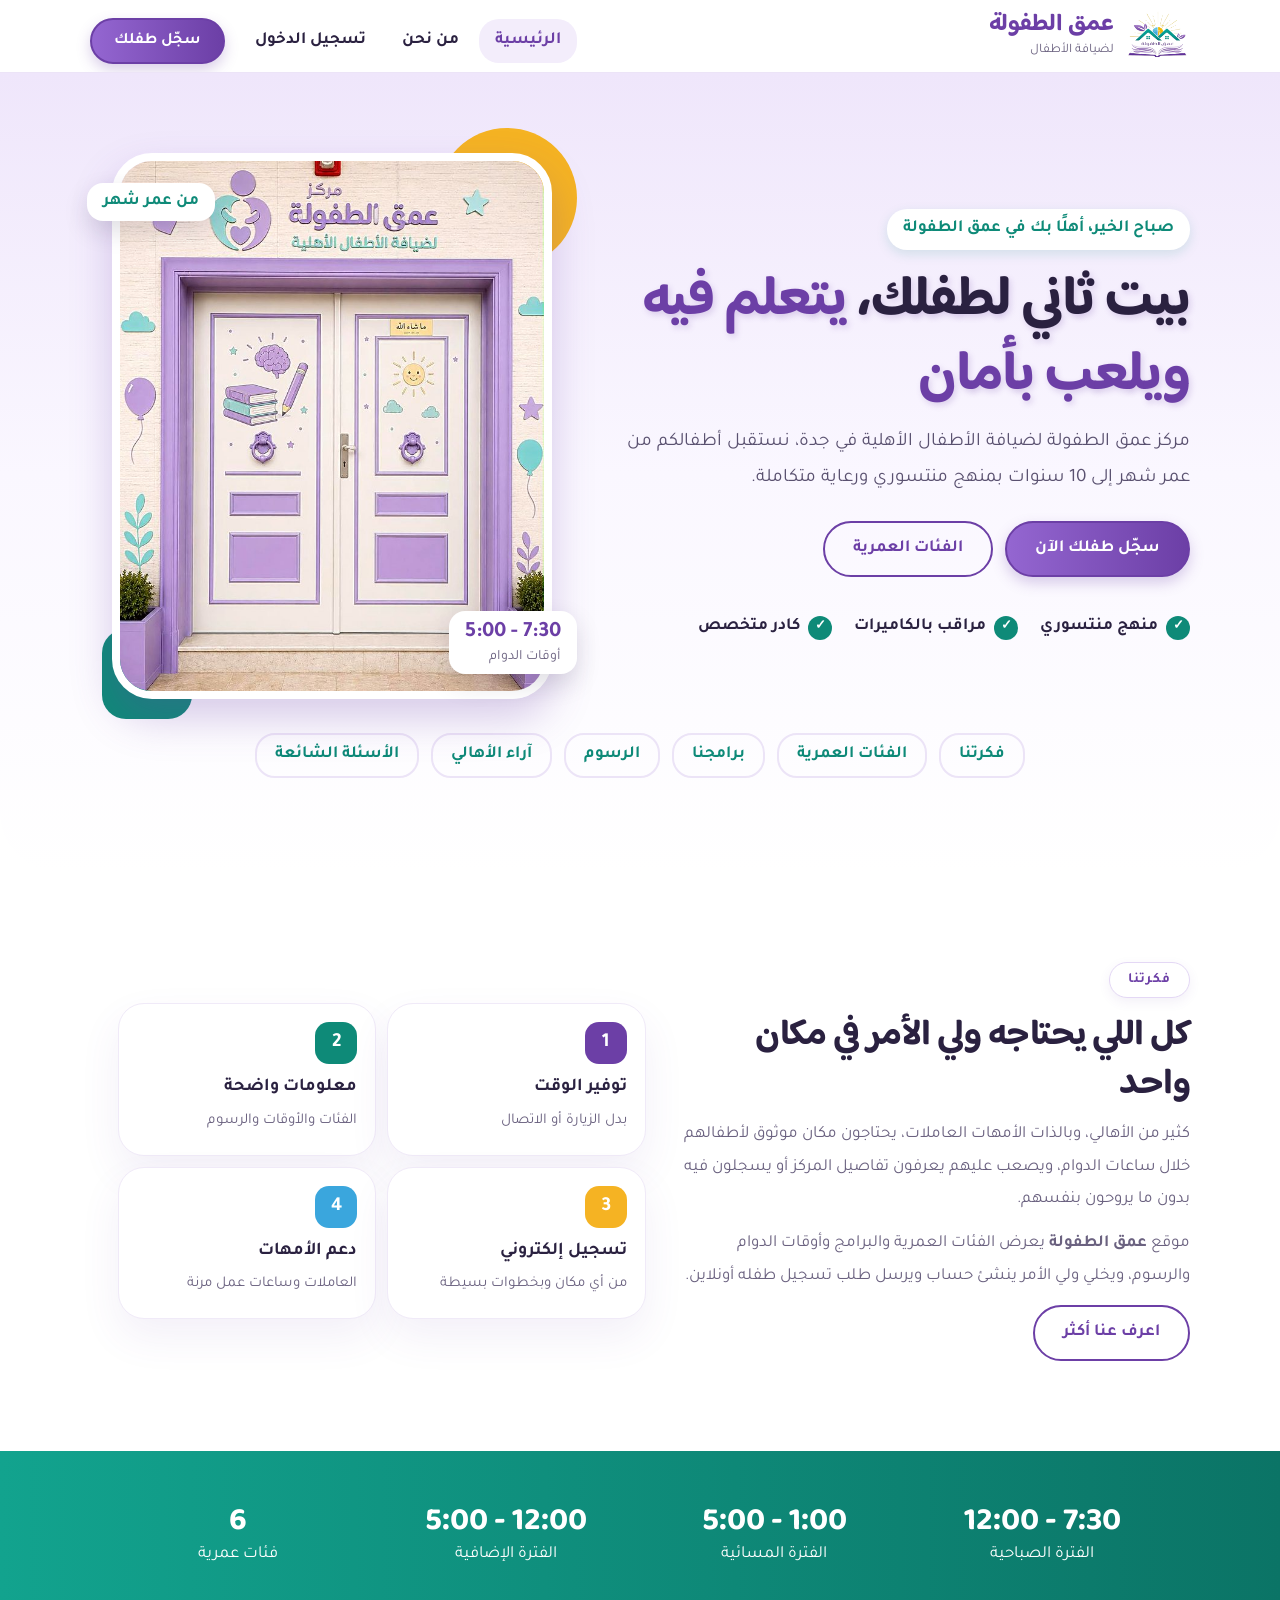
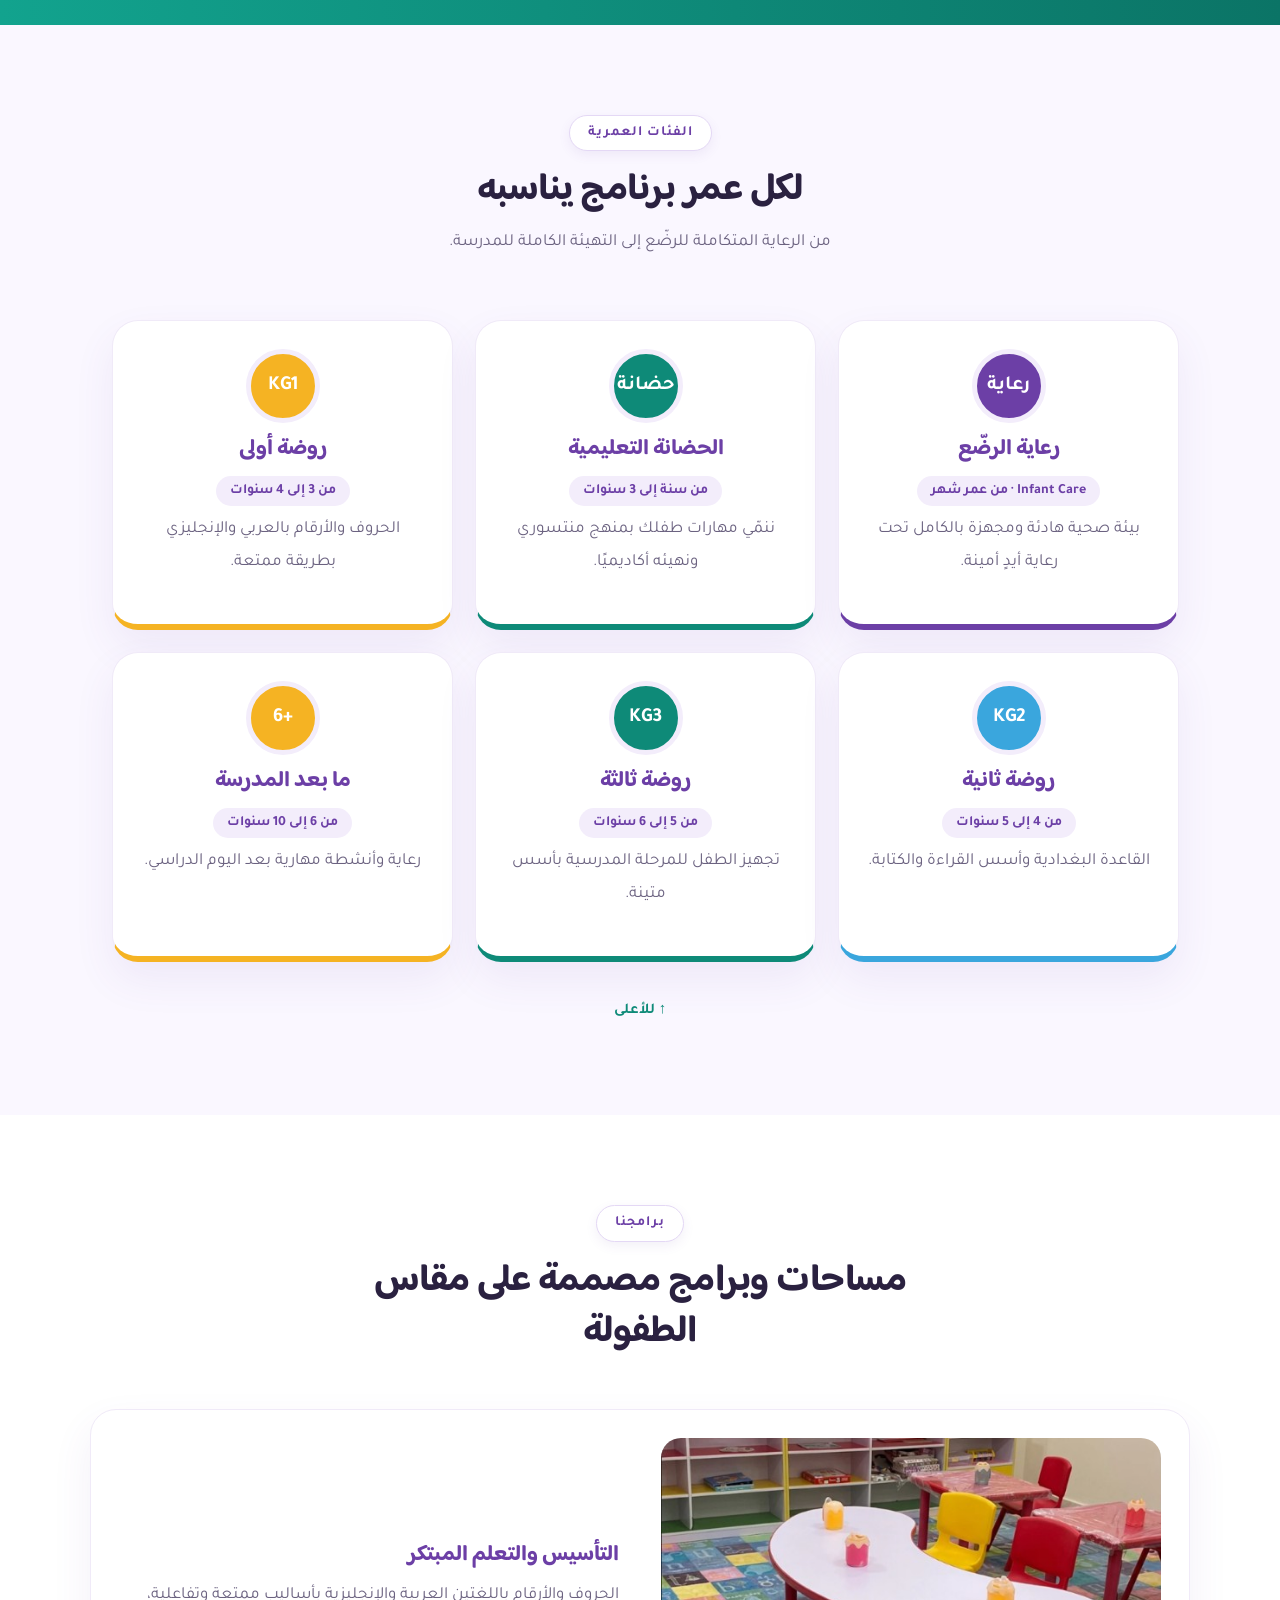
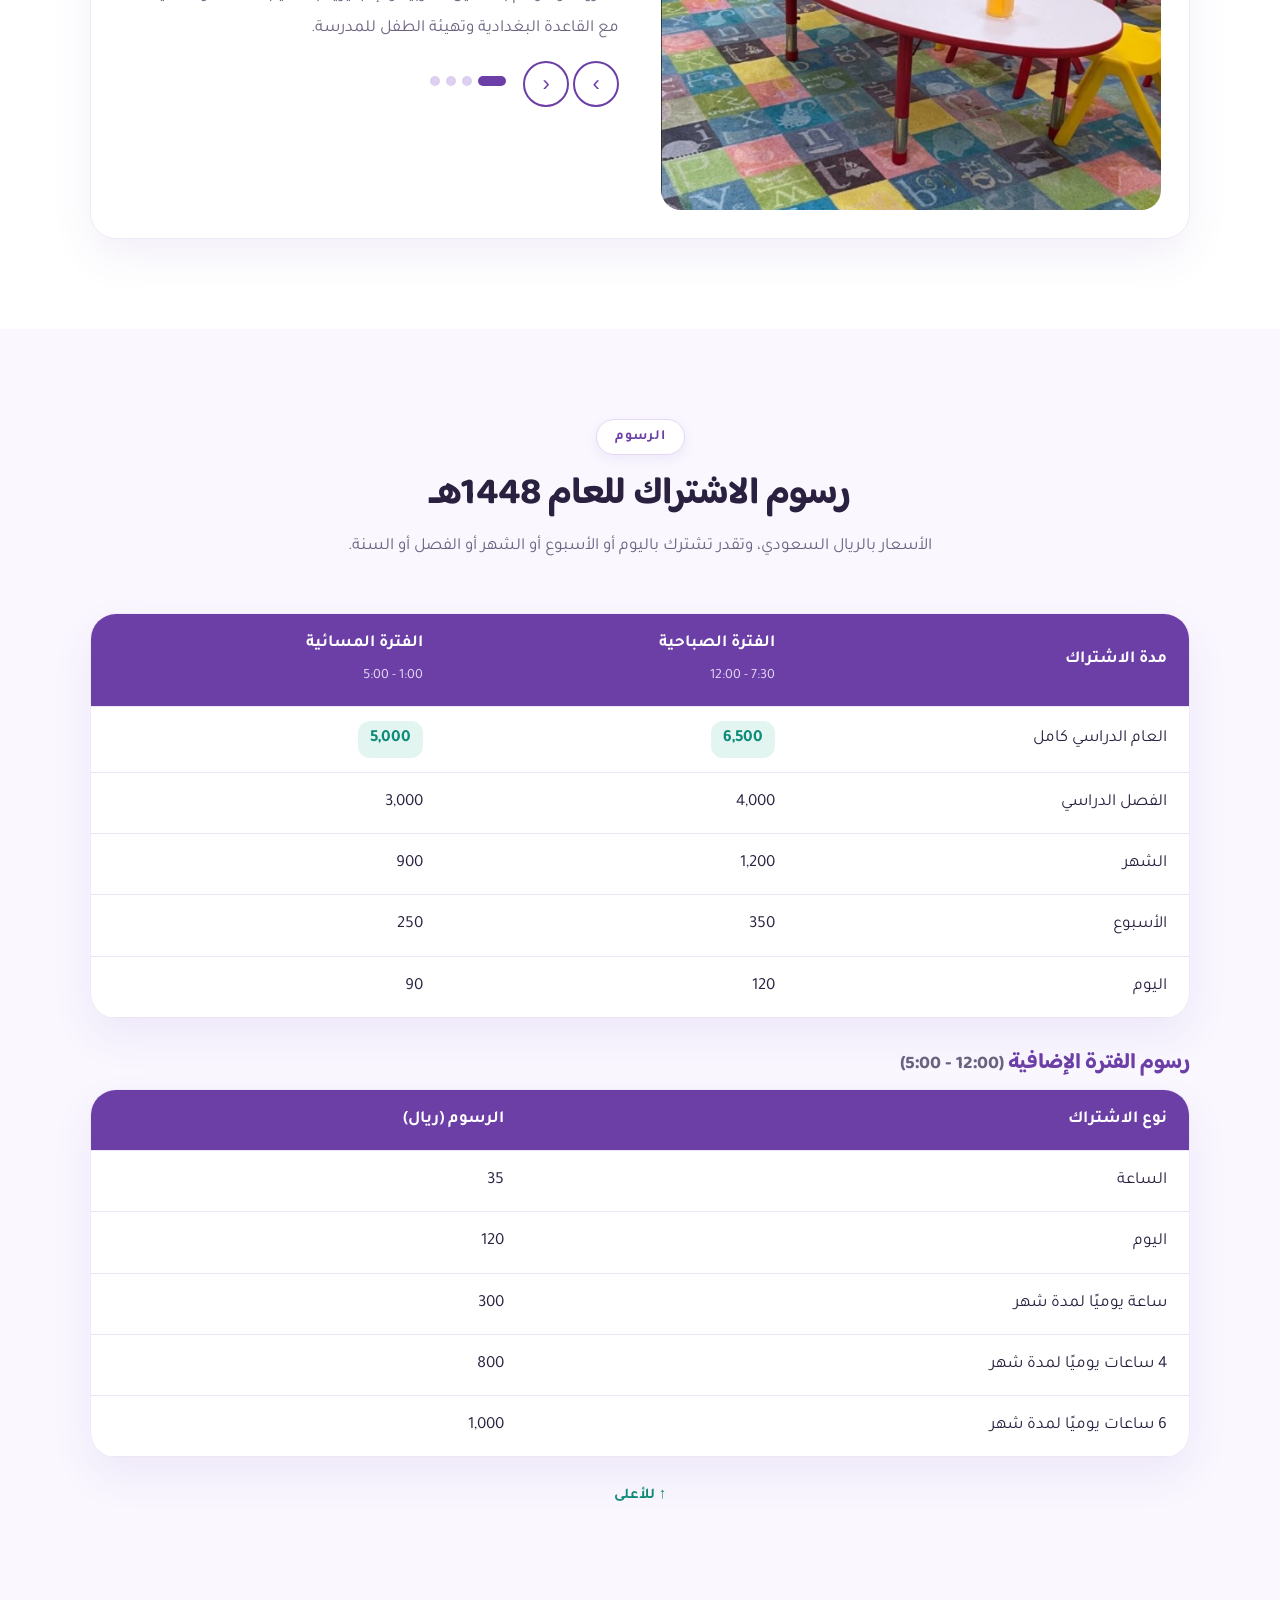
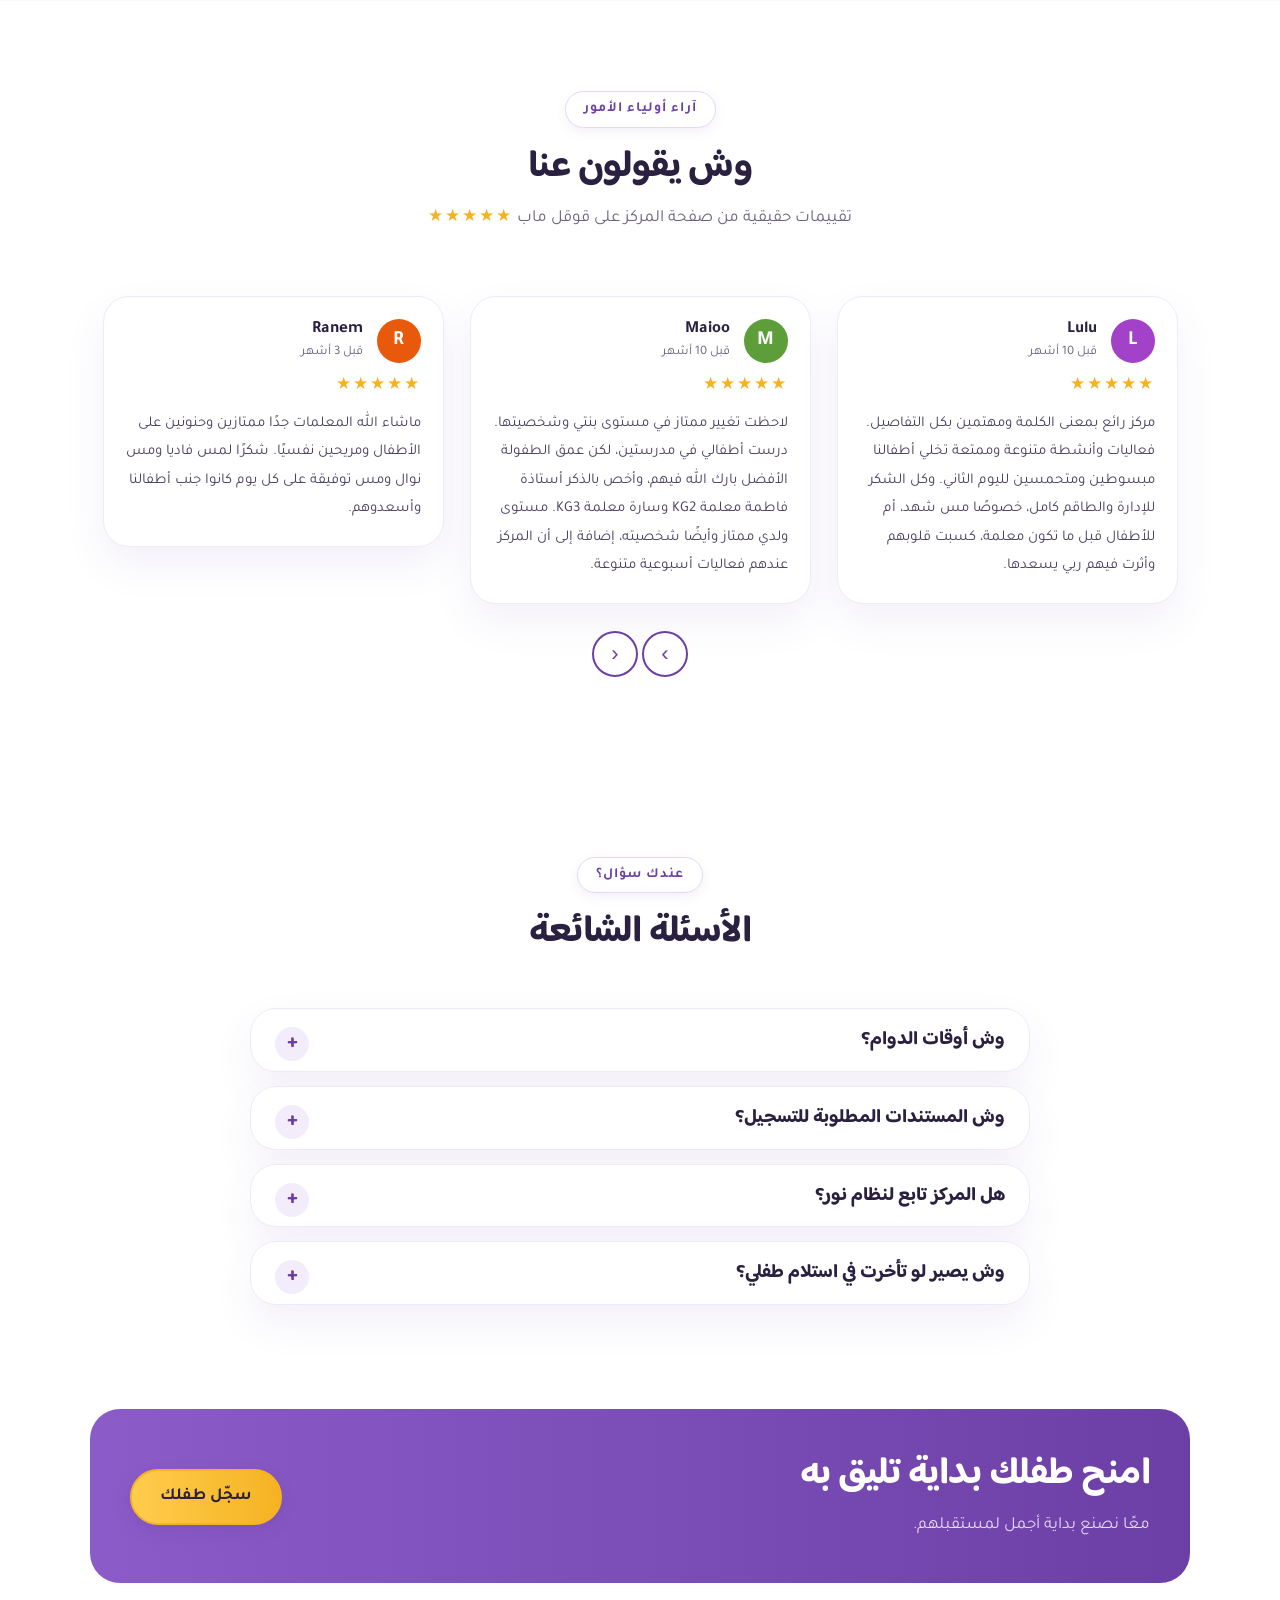
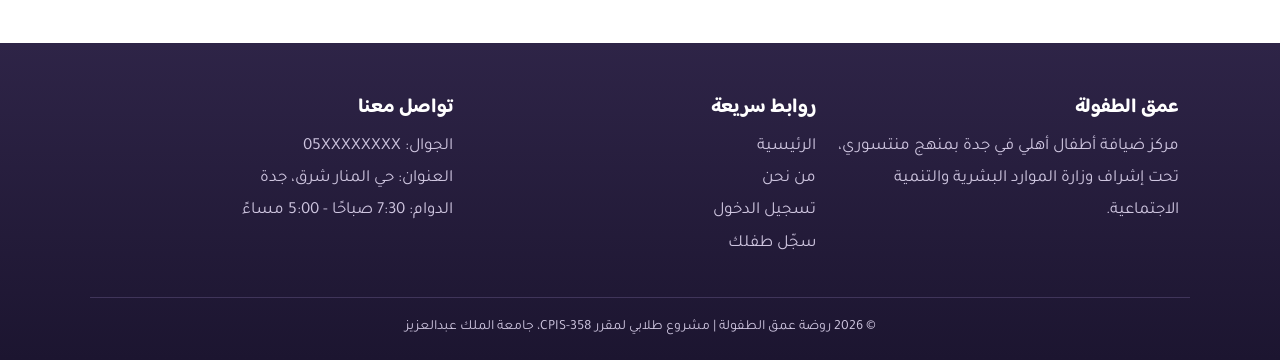
==== index.html @ 9b9974fa "Uploading the website files the jpg images should be in a folder named (images) first" ====
<!DOCTYPE html>
<html lang="ar" dir="rtl">
<head>
  <meta charset="UTF-8">
  <meta name="viewport" content="width=device-width, initial-scale=1.0">
  <meta name="description" content="روضة عمق الطفولة: مركز ضيافة أطفال أهلي بمنهج منتسوري">
  <meta name="keywords" content="روضة, حضانة, ضيافة أطفال, منتسوري, جدة">
  <meta name="author" content="Group Members">
  <title>عمق الطفولة | الرئيسية</title>
  <link rel="stylesheet" href="https://fonts.googleapis.com/css2?family=Baloo+Bhaijaan+2:wght@600;700;800&family=Tajawal:wght@400;500;700&display=swap">
  <!-- External CSS -->
  <link rel="stylesheet" type="text/css" href="style.css">

  <!-- Internal CSS: تنسيقات خاصة بهذي الصفحة -->
  <style type="text/css">
    #idea h2 {
      font-size: 36px;
    }
    .stat b {
      font-size: 32px;
    }
    th small {
      font-weight: normal;
      color: #E6DBF6;
    }
    .extra-title {
      margin-top: 30px;
    }
  </style>
</head>

<body id="top" onload="pageLoaded()">

  <!-- ===== الهيدر والقائمة (Master page) ===== -->
  <header>
    <div class="container">
      <div class="brand">
        <!-- Image Map: أجزاء الشعار تودّي لصفحة من نحن -->
        <img src="images/logo.png" alt="شعار عمق الطفولة" width="64" height="56" usemap="#logoMap">
        <map name="logoMap">
          <area shape="circle" coords="32,22,7" href="about.html" alt="من نحن" title="من نحن">
          <area shape="rect" coords="6,18,58,40" href="about.html" alt="من نحن" title="من نحن">
          <area shape="rect" coords="0,40,64,56" href="about.html" alt="من نحن" title="من نحن">
        </map>
        <div class="brand-name">
          <b>عمق الطفولة</b>
          <small>لضيافة الأطفال</small>
        </div>
      </div>
      <div class="header-left">
        <nav>
          <ul>
            <li><a href="index.html" class="active">الرئيسية</a></li>
            <li><a href="about.html">من نحن</a></li>
            <li><a href="login.html">تسجيل الدخول</a></li>
          </ul>
        </nav>
        <a href="signup.html" class="btn header-btn">سجّل طفلك</a>
      </div>
    </div>
  </header>

  <!-- ===== البداية ===== -->
  <section class="hero">
    <div class="container">
      <div class="hero-text">
        <span class="greeting" id="greeting">أهلًا بك</span>
        <h1>بيت ثاني لطفلك، <span>يتعلم فيه ويلعب بأمان</span></h1>
        <p>مركز عمق الطفولة لضيافة الأطفال الأهلية في جدة، نستقبل أطفالكم من عمر شهر إلى 10 سنوات بمنهج منتسوري ورعاية متكاملة.</p>
        <div class="hero-buttons">
          <a href="signup.html" class="btn">سجّل طفلك الآن</a>
          <a href="#programs" class="btn btn-outline">الفئات العمرية</a>
        </div>
        <ul class="badges">
          <li><span class="check">✓</span> منهج منتسوري</li>
          <li><span class="check">✓</span> مراقب بالكاميرات</li>
          <li><span class="check">✓</span> كادر متخصص</li>
        </ul>
      </div><div class="hero-image">
        <div class="shape-yellow"></div>
        <div class="shape-teal"></div>
        <img class="photo" src="images/hero.jpg" alt="مدخل مركز عمق الطفولة">
        <div class="sticker sticker-1"><b>7:30 - 5:00</b><small>أوقات الدوام</small></div>
        <div class="sticker sticker-2">من عمر شهر</div>
      </div>

      <!-- فهرس الصفحة (Internal Linking) -->
      <ul class="page-index">
        <li><a href="#idea">فكرتنا</a></li>
        <li><a href="#programs">الفئات العمرية</a></li>
        <li><a href="#gallery">برامجنا</a></li>
        <li><a href="#fees">الرسوم</a></li>
        <li><a href="#reviews">آراء الأهالي</a></li>
        <li><a href="#faq">الأسئلة الشائعة</a></li>
      </ul>
    </div>
  </section>

  <!-- ===== الفكرة والفائدة ===== -->
  <section id="idea">
    <div class="container">
      <article class="idea-text">
        <span class="eyebrow">فكرتنا</span>
        <h2>كل اللي يحتاجه ولي الأمر في مكان واحد</h2>
        <p class="muted">
          كثير من الأهالي، وبالذات الأمهات العاملات، يحتاجون مكان موثوق لأطفالهم خلال ساعات الدوام،
          ويصعب عليهم يعرفون تفاصيل المركز أو يسجلون فيه بدون ما يروحون بنفسهم.
        </p>
        <p class="muted">
          موقع <b>عمق الطفولة</b> يعرض الفئات العمرية والبرامج وأوقات الدوام والرسوم،
          ويخلي ولي الأمر ينشئ حساب ويرسل طلب تسجيل طفله أونلاين.
        </p>
        <a href="about.html" class="btn btn-outline">اعرف عنا أكثر</a>
      </article><ul class="benefits">
        <li class="card col-2"><span class="num purple">1</span><b>توفير الوقت</b><span class="muted">بدل الزيارة أو الاتصال</span></li><li class="card col-2"><span class="num teal">2</span><b>معلومات واضحة</b><span class="muted">الفئات والأوقات والرسوم</span></li>
        <li class="card col-2"><span class="num yellow">3</span><b>تسجيل إلكتروني</b><span class="muted">من أي مكان وبخطوات بسيطة</span></li><li class="card col-2"><span class="num blue">4</span><b>دعم الأمهات</b><span class="muted">العاملات وساعات عمل مرنة</span></li>
      </ul>
    </div>
  </section>

  <!-- ===== أوقات الدوام (onmouseover / onmouseout) ===== -->
  <div class="stats-band">
    <div class="container">
      <div class="stat" onmouseover="statOver(this)" onmouseout="statOut(this)"><b>7:30 - 12:00</b>الفترة الصباحية</div>
      <div class="stat" onmouseover="statOver(this)" onmouseout="statOut(this)"><b>1:00 - 5:00</b>الفترة المسائية</div>
      <div class="stat" onmouseover="statOver(this)" onmouseout="statOut(this)"><b>12:00 - 5:00</b>الفترة الإضافية</div>
      <div class="stat" onmouseover="statOver(this)" onmouseout="statOut(this)"><b>6</b>فئات عمرية</div>
    </div>
  </div>

  <!-- ===== الفئات العمرية (List) ===== -->
  <section id="programs" class="bg-soft">
    <div class="container">
      <div class="section-head">
        <span class="eyebrow">الفئات العمرية</span>
        <h2>لكل عمر برنامج يناسبه</h2>
        <p class="muted">من الرعاية المتكاملة للرضّع إلى التهيئة الكاملة للمدرسة.</p>
      </div>
      <ul class="programs">
        <li class="card col-3 border-purple"><span class="level-icon purple">رعاية</span><h3>رعاية الرضّع</h3><span class="age">Infant Care · من عمر شهر</span><p class="muted">بيئة صحية هادئة ومجهزة بالكامل تحت رعاية أيدٍ أمينة.</p></li><li class="card col-3 border-teal"><span class="level-icon teal">حضانة</span><h3>الحضانة التعليمية</h3><span class="age">من سنة إلى 3 سنوات</span><p class="muted">ننمّي مهارات طفلك بمنهج منتسوري ونهيئه أكاديميًا.</p></li><li class="card col-3 border-yellow"><span class="level-icon yellow">KG1</span><h3>روضة أولى</h3><span class="age">من 3 إلى 4 سنوات</span><p class="muted">الحروف والأرقام بالعربي والإنجليزي بطريقة ممتعة.</p></li>
        <li class="card col-3 border-blue"><span class="level-icon blue">KG2</span><h3>روضة ثانية</h3><span class="age">من 4 إلى 5 سنوات</span><p class="muted">القاعدة البغدادية وأسس القراءة والكتابة.</p></li><li class="card col-3 border-teal"><span class="level-icon teal">KG3</span><h3>روضة ثالثة</h3><span class="age">من 5 إلى 6 سنوات</span><p class="muted">تجهيز الطفل للمرحلة المدرسية بأسس متينة.</p></li><li class="card col-3 border-yellow"><span class="level-icon yellow">+6</span><h3>ما بعد المدرسة</h3><span class="age">من 6 إلى 10 سنوات</span><p class="muted">رعاية وأنشطة مهارية بعد اليوم الدراسي.</p></li>
      </ul>
      <a href="#top" class="back-top">↑ للأعلى</a>
    </div>
  </section>

  <!-- ===== الصور والنصوص المتغيرة (Dynamic Picture & Text) ===== -->
  <section id="gallery">
    <div class="container">
      <div class="section-head">
        <span class="eyebrow">برامجنا</span>
        <h2>مساحات وبرامج مصممة على مقاس الطفولة</h2>
      </div>
      <div class="card slider">
        <img id="slideImage" src="images/classroom.jpg" alt="صورة من برامج المركز"><div class="slider-text">
          <h3 id="slideTitle">التأسيس والتعلم المبتكر</h3>
          <p id="slideText" class="muted">الحروف والأرقام باللغتين العربية والإنجليزية بأساليب ممتعة وتفاعلية، مع القاعدة البغدادية وتهيئة الطفل للمدرسة.</p>
          <div class="slider-buttons">
            <button class="round-btn" onclick="prevSlide()">›</button>
            <button class="round-btn" onclick="nextSlide()">‹</button>
            <div id="dots"></div>
          </div>
        </div>
      </div>
    </div>
  </section>

  <!-- ===== الرسوم (Table) ===== -->
  <section id="fees" class="bg-soft">
    <div class="container">
      <div class="section-head">
        <span class="eyebrow">الرسوم</span>
        <h2>رسوم الاشتراك للعام 1448هـ</h2>
        <p class="muted">الأسعار بالريال السعودي، وتقدر تشترك باليوم أو الأسبوع أو الشهر أو الفصل أو السنة.</p>
      </div>
      <div class="card table-box">
        <table>
          <tr><th>مدة الاشتراك</th><th>الفترة الصباحية<br><small>7:30 - 12:00</small></th><th>الفترة المسائية<br><small>1:00 - 5:00</small></th></tr>
          <tr><td>العام الدراسي كامل</td><td><span class="time">6,500</span></td><td><span class="time">5,000</span></td></tr>
          <tr><td>الفصل الدراسي</td><td>4,000</td><td>3,000</td></tr>
          <tr><td>الشهر</td><td>1,200</td><td>900</td></tr>
          <tr><td>الأسبوع</td><td>350</td><td>250</td></tr>
          <tr><td>اليوم</td><td>120</td><td>90</td></tr>
        </table>
      </div>

      <h3 class="extra-title">رسوم الفترة الإضافية <small class="muted">(12:00 - 5:00)</small></h3>
      <div class="card table-box">
        <table>
          <tr><th>نوع الاشتراك</th><th>الرسوم (ريال)</th></tr>
          <tr><td>الساعة</td><td>35</td></tr>
          <tr><td>اليوم</td><td>120</td></tr>
          <tr><td>ساعة يوميًا لمدة شهر</td><td>300</td></tr>
          <tr><td>4 ساعات يوميًا لمدة شهر</td><td>800</td></tr>
          <tr><td>6 ساعات يوميًا لمدة شهر</td><td>1,000</td></tr>
        </table>
      </div>
      <a href="#top" class="back-top">↑ للأعلى</a>
    </div>
  </section>

  <!-- ===== آراء أولياء الأمور (Dynamic Elements + Loops) ===== -->
  <section id="reviews">
    <div class="container">
      <div class="section-head">
        <span class="eyebrow">آراء أولياء الأمور</span>
        <h2>وش يقولون عنا</h2>
        <p class="muted">تقييمات حقيقية من صفحة المركز على قوقل ماب <span class="stars">★★★★★</span></p>
      </div>
      <div class="reviews">
        <div class="card review" id="review0">
          <div class="review-head">
            <span class="avatar" style="background-color: #A142C8;">L</span>
            <div><b>Lulu</b><small class="muted">قبل 10 أشهر</small></div>
          </div>
          <div class="stars">★★★★★</div>
          <p>مركز رائع بمعنى الكلمة ومهتمين بكل التفاصيل. فعاليات وأنشطة متنوعة وممتعة تخلي أطفالنا مبسوطين ومتحمسين لليوم الثاني. وكل الشكر للإدارة والطاقم كامل، خصوصًا مس شهد، أم للأطفال قبل ما تكون معلمة، كسبت قلوبهم وأثرت فيهم ربي يسعدها.</p>
        </div>
        <div class="card review" id="review1">
          <div class="review-head">
            <span class="avatar" style="background-color: #5E9E3A;">M</span>
            <div><b>Maioo</b><small class="muted">قبل 10 أشهر</small></div>
          </div>
          <div class="stars">★★★★★</div>
          <p>لاحظت تغيير ممتاز في مستوى بنتي وشخصيتها. درست أطفالي في مدرستين، لكن عمق الطفولة الأفضل بارك الله فيهم، وأخص بالذكر أستاذة فاطمة معلمة KG2 وسارة معلمة KG3. مستوى ولدي ممتاز وأيضًا شخصيته، إضافة إلى أن المركز عندهم فعاليات أسبوعية متنوعة.</p>
        </div>
        <div class="card review" id="review2">
          <div class="review-head">
            <span class="avatar" style="background-color: #E8590C;">R</span>
            <div><b>Ranem</b><small class="muted">قبل 3 أشهر</small></div>
          </div>
          <div class="stars">★★★★★</div>
          <p>ماشاء الله المعلمات جدًا ممتازين وحنونين على الأطفال ومريحين نفسيًا. شكرًا لمس فاديا ومس نوال ومس توفيقة على كل يوم كانوا جنب أطفالنا وأسعدوهم.</p>
        </div>
        <div class="card review" id="review3">
          <div class="review-head">
            <span class="avatar" style="background-color: #0E8A78;">G</span>
            <div><b>Ghada</b><small class="muted">قبل سنة</small></div>
          </div>
          <div class="stars">★★★★★</div>
          <p>بصراحة المركز متميز جدًا. منطقة ألعاب خارجية كبيرة وتنوع في الأنشطة والأركان، إدارة ذوق ورحابة صدر، ومعلمات اهتمام وإبداع. سجلت بناتي في المركز الصيفي والحمدلله كانوا مبسوطين لدرجة لما أجي آخذهم يبغوا يكملوا لعب وأنشطة. يعطيكم العافية جميعًا ومن إنجاز لإنجاز.</p>
        </div>
        <div class="card review" id="review4">
          <div class="review-head">
            <span class="avatar" style="background-color: #D63384;">س</span>
            <div><b>سما</b><small class="muted">قبل 5 أشهر</small></div>
          </div>
          <div class="stars">★★★★★</div>
          <p>كل الشكر والتقدير على جهودك المميزة ولمستك التربوية واهتمامك بالأطفال (مس أنوار). بنتي صارت تحب الروضة بسبب أسلوبك الجميل. وكل الشكر والتقدير لقائدة المركز على اهتمامها الدائم وحرصها الجميل بالأطفال وأولياء الأمور.</p>
        </div>
        <div class="card review" id="review5">
          <div class="review-head">
            <span class="avatar" style="background-color: #5B2DB0;">R</span>
            <div><b>Remaa</b><small class="muted">قبل شهرين</small></div>
          </div>
          <div class="stars">★★★★★</div>
          <p>رحت قبل يومين أسجل بنتي وقابلتني مشرفتهم الجديدة، زي العسل أخلاق وطيبة وحنونة. كنت خايفة على بنتي بس طمنتني الله يطمن قلبها، وسجلت وحبيت المكان. أستاذة إيمان ومس حوا أخلاق عالية الله يسعدهم.</p>
        </div>
        <div class="card review" id="review6">
          <div class="review-head">
            <span class="avatar" style="background-color: #8D6E63;">ن</span>
            <div><b>ندى</b><small class="muted">قبل شهر</small></div>
          </div>
          <div class="stars">★★★★★</div>
          <p>أنقل تجربتي لأول شهر: توفقت في معلمة رائعة عندها أفكار غير يتعلمون الحروف من أفكارها الرائعة، وخلوقة جدًا. أنصح كل أم تريد التأسيس فيها، معلمتنا إيمان بصراحة نعمة من ربنا. والشكر للإدارة لاختيارها الراقي لمعلماتها.</p>
        </div>
        <div class="card review" id="review7">
          <div class="review-head">
            <span class="avatar" style="background-color: #8E24AA;">R</span>
            <div><b>Roaya</b><small class="muted">قبل 3 أسابيع</small></div>
          </div>
          <div class="stars">★★★★★</div>
          <p>الحمدلله على اختياري مركز عمق الطفولة، وشكرًا من أعماق القلب للمعلمة أمجاد الزهراني على جمال أخلاقها ولطفها مع الأطفال، وحرصها على تعليمهم بأحسن صورة. جزاها الله كل خير.</p>
        </div>
        <div class="card review" id="review8">
          <div class="review-head">
            <span class="avatar" style="background-color: #AB47BC;">S</span>
            <div><b>Shiri</b><small class="muted">قبل أسبوعين</small></div>
          </div>
          <div class="stars">★★★★★</div>
          <p>مركز متميز وإدارة حكيمة، وعندهم أنشطة منتسوري وتدريبات متطورة لزيادة التركيز والذكاء. المعلمات كثير حنونات ويهتمون بالأطفال، والمكان راقي ومرتب ويتطور. بجد يستحق التجربة.</p>
        </div>
        <div class="card review" id="review9">
          <div class="review-head">
            <span class="avatar" style="background-color: #3AA6DD;">A</span>
            <div><b>a_knh</b><small class="muted">قبل 3 أسابيع</small></div>
          </div>
          <div class="stars">★★★★★</div>
          <p>تجربة رائعة جدًا مع روضة عمق الطفولة. كل الشكر للإدارة وللمعلمة المبدعة أمجاد الزهراني على جهودها وحبها واهتمامها الواضح بجميع الأطفال. ربي يسعدها ويوفقها.</p>
        </div>
      </div>
      <div class="slider-buttons center">
        <button class="round-btn" onclick="prevReviews()">›</button>
        <button class="round-btn" onclick="nextReviews()">‹</button>
      </div>
    </div>
  </section>

  <!-- ===== الأسئلة الشائعة (Dynamic Elements) ===== -->
  <section id="faq">
    <div class="container">
      <div class="section-head">
        <span class="eyebrow">عندك سؤال؟</span>
        <h2>الأسئلة الشائعة</h2>
      </div>
      <div class="faq">
        <div class="card question" id="question1" onclick="toggleAnswer(1)">
          <h3><span class="sign" id="sign1">+</span>وش أوقات الدوام؟</h3>
          <p class="answer" id="answer1">الفترة الصباحية من 7:30 إلى 12:00، والمسائية من 1:00 إلى 5:00، والفترة الإضافية من 12:00 إلى 5:00.</p>
        </div>
        <div class="card question" id="question2" onclick="toggleAnswer(2)">
          <h3><span class="sign" id="sign2">+</span>وش المستندات المطلوبة للتسجيل؟</h3>
          <p class="answer" id="answer2">صورة كرت العائلة أو هوية الأم والأب، شهادة الميلاد، كرت التطعيم، 4 صور شخصية، العنوان الوطني، والشهادة الصحية.</p>
        </div>
        <div class="card question" id="question3" onclick="toggleAnswer(3)">
          <h3><span class="sign" id="sign3">+</span>هل المركز تابع لنظام نور؟</h3>
          <p class="answer" id="answer3">لا، المركز ضيافة أطفال تحت إشراف وزارة الموارد البشرية والتنمية الاجتماعية، ويقدم منهج مهارات وأنشطة معتمد منها.</p>
        </div>
        <div class="card question" id="question4" onclick="toggleAnswer(4)">
          <h3><span class="sign" id="sign4">+</span>وش يصير لو تأخرت في استلام طفلي؟</h3>
          <p class="answer" id="answer4">يتحول الطفل لنظام الرعاية بالساعة، ورسومها 35 ريال للساعة.</p>
        </div>
      </div>
    </div>
  </section>

  <!-- ===== بانر التسجيل ===== -->
  <div class="container">
    <div class="cta">
      <div>
        <h2>امنح طفلك بداية تليق به</h2>
        <p>معًا نصنع بداية أجمل لمستقبلهم.</p>
      </div>
      <a href="signup.html" class="btn btn-yellow">سجّل طفلك</a>
    </div>
  </div>

  <!-- ===== الفوتر ===== -->
  <footer>
    <div class="container">
      <div>
        <div class="col-3">
          <h3>عمق الطفولة</h3>
          <p>مركز ضيافة أطفال أهلي في جدة بمنهج منتسوري، تحت إشراف وزارة الموارد البشرية والتنمية الاجتماعية.</p>
        </div><div class="col-3">
          <h3>روابط سريعة</h3>
          <ul>
            <li><a href="index.html">الرئيسية</a></li>
            <li><a href="about.html">من نحن</a></li>
            <li><a href="login.html">تسجيل الدخول</a></li>
            <li><a href="signup.html">سجّل طفلك</a></li>
          </ul>
        </div><div class="col-3">
          <h3>تواصل معنا</h3>
          <ul>
            <li>الجوال: 05XXXXXXXX</li>
            <li>العنوان: حي المنار شرق، جدة</li>
            <li>الدوام: 7:30 صباحًا - 5:00 مساءً</li>
          </ul>
        </div>
      </div>
      <div class="footer-bottom">
        © <span id="year">2026</span> روضة عمق الطفولة | مشروع طلابي لمقرر CPIS-358، جامعة الملك عبدالعزيز
      </div>
    </div>
  </footer>

  <!-- External Script -->
  <script type="text/javascript" src="script.js"></script>

  <!-- Embedded Script -->
  <script type="text/javascript">
    // تنشتغل لما الصفحة تخلص تحميل (onload)
    function pageLoaded() {
      // تحية حسب وقت اليوم (nested if...else)
      var hour = new Date().getHours();
      var message;
      if (hour < 12) {
        message = "صباح الخير";
      } else if (hour < 18) {
        message = "مساء الخير";
      } else {
        message = "مساء النور";
      }
      document.getElementById("greeting").innerHTML = message + "، أهلًا بك في عمق الطفولة";
      document.getElementById("year").innerHTML = new Date().getFullYear();
      showSlide(0);
      showReviews(0);
      // التعليقات تتحرك لحالها كل 5 ثواني (setInterval: يكرر الدالة كل فترة)
      setInterval(nextReviews, 5000);
    }
  </script>
</body>
</html>
---- style.css ----
/* =========================================
   ملف التنسيق الخارجي (External CSS)
   موقع روضة عمق الطفولة - CPIS-358
   ألوان الموقع مأخوذة من شعار الروضة:
   بنفسجي #6C3FA6 - فيروزي #0E8A78 - أصفر #F5B323 - أزرق #3AA6DD
   ========================================= */

/* ---------- إعدادات عامة (Element selectors) ---------- */

/* box-sizing: يخلي الـ width يشمل الـ padding والـ border (من الـ Box Model) */
* {
  box-sizing: border-box;
}

body {
  margin: 0;
  font-family: "Tajawal", Tahoma, Arial, sans-serif;
  font-size: 17px;
  line-height: 1.9;
  background-color: #FFFFFF;
  color: #2A2140;
}

h1, h2, h3 {
  font-family: "Baloo Bhaijaan 2", "Tajawal", Tahoma, sans-serif;
  line-height: 1.35;
  margin-top: 0;
  margin-bottom: 10px;
}

h2 {
  font-size: 38px;
  color: #2A2140;
  letter-spacing: -0.5px;
}

h3 {
  font-size: 22px;
  color: #6C3FA6;
}

p {
  margin-top: 0;
  margin-bottom: 12px;
}

/* Pseudo-classes للروابط */
a:link    { color: #0E8A78; }
a:visited { color: #0E8A78; }
a:hover   { color: #6C3FA6; }
a:active  { color: #F5B323; }

section {
  padding-top: 90px;
  padding-bottom: 90px;
}

/* ---------- الكلاسات العامة (General Classes) ---------- */
.container {
  width: 90%;
  max-width: 1100px;
  margin-left: auto;
  margin-right: auto;
}

.center {
  text-align: center;
}

.muted {
  color: #6B6280;
}

.bg-soft {
  background-color: #FAF7FF;
}

.card {
  background-color: #FFFFFF;
  border: 1px solid #F0EAF8;
  border-radius: 26px;
  padding: 28px;
  box-shadow: 0px 18px 40px rgba(108, 63, 166, 0.08);    /* Box Shadow */
}

.card:hover {
  box-shadow: 0px 24px 50px rgba(108, 63, 166, 0.16);
}

/* أعمدة بـ inline-block */
.col-2, .col-3, .col-4 {
  display: inline-block;
  vertical-align: top;
  margin: 1%;
}

.col-2 { width: 47%; }
.col-3 { width: 31%; }
.col-4 { width: 22.5%; }

/* ألوان عامة */
.purple { background-color: #6C3FA6; }
.teal   { background-color: #0E8A78; }
.yellow { background-color: #F5B323; }
.blue   { background-color: #3AA6DD; }

.border-purple { border-bottom: 6px solid #6C3FA6; }
.border-teal   { border-bottom: 6px solid #0E8A78; }
.border-yellow { border-bottom: 6px solid #F5B323; }
.border-blue   { border-bottom: 6px solid #3AA6DD; }

/* الأزرار */
.btn {
  display: inline-block;
  background-color: #6C3FA6;
  background-image: linear-gradient(to left, #6C3FA6, #9466D1);
  color: #FFFFFF;
  border: 2px solid #6C3FA6;
  border-radius: 30px;
  padding: 10px 28px;
  font-family: inherit;
  font-size: 17px;
  font-weight: bold;
  text-decoration: none;
  cursor: pointer;
  box-shadow: 0px 6px 14px rgba(108, 63, 166, 0.25);
}

a.btn:link, a.btn:visited {
  color: #FFFFFF;
}

.btn:hover {
  background-image: linear-gradient(to left, #56308A, #6C3FA6);
  border-color: #56308A;
}

.btn-outline,
a.btn-outline:link,
a.btn-outline:visited {
  background-color: transparent;
  background-image: none;
  color: #6C3FA6;
  box-shadow: none;
}

.btn-outline:hover,
a.btn-outline:hover {
  background-color: #6C3FA6;
  color: #FFFFFF;
}

.btn-yellow,
a.btn-yellow:link,
a.btn-yellow:visited {
  background-color: #F5B323;
  background-image: linear-gradient(to left, #F5B323, #FFCC4D);
  border-color: #F5B323;
  color: #2A2140;
}

/* عنوان صغير فوق عناوين الأقسام */
.eyebrow {
  display: inline-block;
  background-color: #FFFFFF;
  color: #6C3FA6;
  border: 1px solid #E4D8F5;
  font-weight: bold;
  font-size: 14px;
  letter-spacing: 1px;
  border-radius: 20px;
  padding: 4px 18px;
  margin-bottom: 14px;
  box-shadow: 0px 4px 12px rgba(108, 63, 166, 0.08);
}

.section-head {
  text-align: center;
  max-width: 640px;
  margin: 0px auto 50px auto;
}

/* ---------- الهيدر والقائمة (Master page & Menu) ---------- */
header {
  background-color: #FFFFFF;
  border-bottom: 1px solid #ECE4F7;
  box-shadow: 0px 4px 12px rgba(108, 63, 166, 0.08);
  padding-top: 8px;
  padding-bottom: 8px;
  overflow: hidden;           /* عشان الهيدر يحتوي العناصر اللي فيها float */
}

.brand {
  float: right;
}

.brand img {
  vertical-align: middle;
}

.brand-name {
  display: inline-block;
  vertical-align: middle;
  line-height: 1.2;
  margin-right: 8px;
}

.brand-name b {
  display: block;
  font-family: "Baloo Bhaijaan 2", "Tajawal", sans-serif;
  font-size: 24px;
  color: #6C3FA6;
}

.brand-name small {
  color: #6B6280;
  font-size: 13px;
}

.header-left {
  float: left;
  margin-top: 10px;
}

nav {
  display: inline-block;
  vertical-align: middle;
}

nav ul {
  list-style-type: none;
  margin: 0;
  padding: 0;
}

nav li {
  display: inline;
}

nav a {
  display: inline-block;
  padding: 6px 16px;
  border-radius: 20px;
  text-decoration: none;
  font-weight: bold;
}

nav a:link,
nav a:visited {
  color: #2A2140;
}

nav a:hover {
  color: #6C3FA6;
  background-color: #F3EDFB;
}

nav a.active {
  color: #6C3FA6;
  background-color: #F3EDFB;
}

.header-btn {
  padding: 6px 22px;
  font-size: 16px;
  margin-right: 10px;
  vertical-align: middle;
}

/* لما نكون في صفحة إنشاء حساب، الزر ياخذ إطار عشان يبين إنها الصفحة الحالية */
.header-btn-active {
  outline: 3px solid #E4D8F5;
}

/* ---------- البداية (Hero) ---------- */
.hero {
  background-image: linear-gradient(to bottom, #EFE6FB, #FAF7FF, #FFFFFF);   /* Linear Gradient */
  padding-top: 80px;
  padding-bottom: 90px;
  border-bottom-left-radius: 60px;
  border-bottom-right-radius: 60px;
}

.hero-text {
  display: inline-block;
  vertical-align: middle;
  width: 54%;
}

.hero-text h1 {
  font-size: 56px;
  letter-spacing: -1px;
  text-shadow: 2px 3px 6px rgba(108, 63, 166, 0.2);     /* Text Shadow */
}

.hero-text h1 span {
  color: #6C3FA6;
}

.hero-text p {
  font-size: 19px;
  color: #5A5170;
}

.greeting {
  display: inline-block;
  background-color: #FFFFFF;
  color: #0E8A78;
  font-weight: bold;
  border-radius: 20px;
  padding: 4px 16px;
  margin-bottom: 14px;
  box-shadow: 0px 4px 12px rgba(14, 138, 120, 0.15);
}

.hero-buttons {
  margin-top: 24px;
}

.hero-buttons .btn {
  margin-left: 8px;
  margin-bottom: 8px;
}

.badges {
  list-style-type: none;
  padding: 0;
  margin: 26px 0px 0px 0px;
  font-weight: bold;
}

.badges li {
  display: inline-block;
  margin-left: 18px;
}

.check {
  display: inline-block;
  width: 24px;
  height: 24px;
  line-height: 24px;
  text-align: center;
  border-radius: 50%;
  background-color: #0E8A78;
  color: #FFFFFF;
  font-size: 13px;
  margin-left: 4px;
}

/* Layering: الدوائر والصورة والملصقات فوق بعض بـ z-index */
.hero-image {
  display: inline-block;
  vertical-align: middle;
  width: 40%;
  margin-right: 4%;
  position: relative;
}

.hero-image .photo {
  display: block;
  width: 100%;
  border-radius: 40px;
  border: 8px solid #FFFFFF;
  box-shadow: 0px 20px 40px rgba(108, 63, 166, 0.25);
  position: relative;
  z-index: 2;
}

.shape-yellow {
  position: absolute;
  width: 140px;
  height: 140px;
  border-radius: 50%;
  background-color: #F5B323;
  top: -25px;
  right: -25px;
  z-index: 1;                       /* خلف الصورة */
}

.shape-teal {
  position: absolute;
  width: 90px;
  height: 90px;
  border-radius: 24px;
  background-color: #0E8A78;
  bottom: -20px;
  left: -10px;
  z-index: 1;                       /* خلف الصورة */
}

.sticker {
  position: absolute;
  background-color: #FFFFFF;
  border-radius: 16px;
  padding: 8px 16px;
  box-shadow: 0px 10px 24px rgba(42, 33, 64, 0.15);
  z-index: 3;                       /* فوق الصورة */
  font-weight: bold;
  line-height: 1.3;
}

.sticker small {
  display: block;
  color: #6B6280;
  font-weight: normal;
}

.sticker b {
  color: #6C3FA6;
  font-size: 22px;
}

.sticker-1 {
  bottom: 25px;
  right: -25px;
}

.sticker-2 {
  top: 30px;
  left: -25px;
  color: #0E8A78;
}

/* ---------- فهرس الصفحة (Internal Linking) ---------- */
.page-index {
  list-style-type: none;
  padding: 0;
  margin: 30px 0px 0px 0px;
  text-align: center;
}

.page-index li {
  display: inline-block;
  margin: 4px;
}

.page-index a {
  display: block;
  border: 2px solid #ECE4F7;
  padding: 4px 18px;
  border-radius: 20px;
  text-decoration: none;
  font-weight: bold;
}

.page-index a:hover {
  border-color: #6C3FA6;
}

.back-top {
  display: block;
  text-align: center;
  margin-top: 24px;
  font-size: 15px;
  font-weight: bold;
  text-decoration: none;
}

/* ---------- الفكرة والفائدة ---------- */
.idea-text {
  display: inline-block;
  vertical-align: middle;
  width: 46%;
}

.benefits {
  display: inline-block;
  vertical-align: middle;
  width: 50%;
  margin-right: 3%;
  list-style-type: none;
  padding: 0;
}

.benefits li {
  padding: 18px;
}

.num {
  display: inline-block;
  width: 42px;
  height: 42px;
  line-height: 42px;
  text-align: center;
  border-radius: 14px;
  color: #FFFFFF;
  font-weight: bold;
  font-size: 20px;
  margin-bottom: 6px;
}

.benefits b {
  display: block;
  font-size: 18px;
}

.benefits span.muted {
  font-size: 15px;
}

/* ---------- الأرقام ---------- */
.stats-band {
  background-color: #0E8A78;
  background-image: linear-gradient(to left, #0B7466, #12A38E);
  padding-top: 30px;
  padding-bottom: 30px;
  text-align: center;
}

.stat {
  display: inline-block;
  width: 22%;
  margin: 1%;
  padding: 12px;
  border-radius: 20px;
  background-color: transparent;
  color: #FFFFFF;
  cursor: pointer;
}

.stat b {
  display: block;
  font-family: "Baloo Bhaijaan 2", "Tajawal", sans-serif;
  font-size: 46px;
  line-height: 1.1;
}

/* ---------- البرامج ---------- */
.programs {
  list-style-type: none;
  padding: 0;
  margin: 0;
}

.programs li {
  text-align: center;
  height: 310px;            /* كل الكروت بنفس الطول حتى لو الكلام أقصر */
}

.level-icon {
  display: inline-block;
  width: 74px;
  height: 74px;
  line-height: 64px;
  border-radius: 50%;
  color: #FFFFFF;
  font-weight: bold;
  font-size: 20px;
  margin-bottom: 12px;
  border: 5px solid #F3EDFB;
}

.age {
  display: inline-block;
  background-color: #F3EDFB;
  color: #6C3FA6;
  border-radius: 15px;
  padding: 2px 14px;
  font-size: 14px;
  font-weight: bold;
  margin-bottom: 8px;
}

/* ---------- الصور المتغيّرة ---------- */
.slider img {
  display: inline-block;
  vertical-align: middle;
  width: 48%;
  border-radius: 20px;
}

.slider-text {
  display: inline-block;
  vertical-align: middle;
  width: 46%;
  margin-right: 4%;
}

.slider-buttons {
  margin-top: 16px;
}

.round-btn {
  width: 46px;
  height: 46px;
  border-radius: 50%;
  border: 2px solid #6C3FA6;
  background-color: #FFFFFF;
  color: #6C3FA6;
  font-size: 22px;
  cursor: pointer;
  vertical-align: middle;
}

.round-btn:hover {
  background-color: #6C3FA6;
  color: #FFFFFF;
}

#dots {
  display: inline-block;
  vertical-align: middle;
  margin-right: 10px;
}

.dot {
  display: inline-block;
  width: 10px;
  height: 10px;
  border-radius: 10px;
  background-color: #DCCFF0;
  margin: 0px 3px;
}

.dot-active {
  width: 28px;
  background-color: #6C3FA6;
}

/* ---------- الجداول ---------- */
.table-box {
  padding: 0;
  overflow: auto;
}

table {
  width: 100%;
  border-collapse: collapse;
}

th, td {
  padding: 14px 22px;
  text-align: right;
  border-bottom: 1px solid #ECE4F7;
}

th {
  background-color: #6C3FA6;
  color: #FFFFFF;
}

tr:hover td {
  background-color: #FAF7FF;
}

.time {
  display: inline-block;
  background-color: #E3F5F1;
  color: #0E8A78;
  font-weight: bold;
  border-radius: 12px;
  padding: 2px 12px;
}

/* ---------- آراء أولياء الأمور (بستايل قوقل ماب) ---------- */
.reviews {
  text-align: center;
}

.review {
  display: inline-block;
  vertical-align: top;
  width: 31%;
  margin: 1%;
  text-align: right;
  padding: 22px;
}

.review-head {
  margin-bottom: 8px;
}

.avatar {
  display: inline-block;
  vertical-align: middle;
  width: 44px;
  height: 44px;
  line-height: 44px;
  border-radius: 50%;
  color: #FFFFFF;
  text-align: center;
  font-weight: bold;
  font-size: 20px;
  margin-left: 10px;
}

.review-head div {
  display: inline-block;
  vertical-align: middle;
  line-height: 1.3;
}

.review-head b {
  display: block;
}

.review-head small {
  font-size: 13px;
}

.stars {
  color: #F5B323;
  letter-spacing: 2px;
}

.review p {
  font-size: 15px;
  color: #4A4060;
  margin: 6px 0px 0px 0px;
}

/* ---------- الأسئلة الشائعة ---------- */
.faq {
  max-width: 780px;
  margin-left: auto;
  margin-right: auto;
}

.question {
  cursor: pointer;
  margin-bottom: 14px;
  padding: 18px 24px;
}

.question h3 {
  margin: 0;
  font-size: 19px;
  color: #2A2140;
}

.sign {
  float: left;
  width: 34px;
  height: 34px;
  line-height: 34px;
  text-align: center;
  border-radius: 50%;
  background-color: #F3EDFB;
  color: #6C3FA6;
  font-size: 20px;
}

.answer {
  display: none;
  margin: 12px 0px 0px 0px;
  color: #6B6280;
}

/* ---------- بانر التسجيل ---------- */
.cta {
  background-image: linear-gradient(to left, #6C3FA6, #8B5CC8);
  border-radius: 30px;
  padding: 40px;
  color: #FFFFFF;
  overflow: hidden;
}

.cta div {
  float: right;
}

.cta .btn {
  float: left;
  margin-top: 20px;
}

.cta h2 {
  color: #FFFFFF;
}

.cta p {
  color: #E6DBF6;
  margin: 0;
}

/* ---------- الفوتر ---------- */
footer {
  background-color: #2A2140;
  background-image: linear-gradient(to bottom, #2E2447, #1C1530);
  color: #CFC6E0;
  padding-top: 40px;
  padding-bottom: 20px;
  margin-top: 60px;
}

footer h3 {
  color: #FFFFFF;
  font-size: 20px;
}

footer ul {
  list-style-type: none;
  padding: 0;
  margin: 0;
}

footer a:link,
footer a:visited {
  color: #CFC6E0;
  text-decoration: none;
}

footer a:hover {
  color: #F5B323;
}

.footer-bottom {
  border-top: 1px solid #40355A;
  margin-top: 26px;
  padding-top: 16px;
  text-align: center;
  font-size: 14px;
}

/* ---------- عنوان الصفحات الداخلية ---------- */
.page-title {
  background-image: linear-gradient(to bottom, #F3EDFB, #FFFFFF);
  padding-top: 46px;
  padding-bottom: 30px;
  text-align: center;
}

.page-title h1 {
  font-size: 42px;
  margin: 0;
  text-shadow: 2px 3px 6px rgba(108, 63, 166, 0.2);
}

/* ---------- صفحات الفورم (Login / Sign-up) ---------- */
/* الخلفية: 40% بنفسجي يمين، و 60% أبيض يسار (Linear Gradient) */
.auth {
  width: 100%;
  max-width: 980px;
  margin: 50px auto;
  border-radius: 30px;
  overflow: hidden;
  box-shadow: 0px 20px 50px rgba(108, 63, 166, 0.18);
  background-image: linear-gradient(to left, #6C3FA6 40%, #FFFFFF 40%);
}

.auth-side {
  float: right;
  width: 40%;
  color: #FFFFFF;
  padding: 40px 34px;
}

.auth-side h2 {
  color: #FFFFFF;
  font-size: 30px;
}

.auth-side p {
  color: #E6DBF6;
}

.auth-side li {
  margin-bottom: 8px;
}

.logo-box {
  display: inline-block;
  background-color: #FFFFFF;
  border-radius: 24px;
  padding: 8px;
  margin-bottom: 18px;
}

.auth-form {
  float: left;
  width: 60%;
  padding: 40px;
}

.auth-form h1 {
  font-size: 32px;
  margin-bottom: 4px;
}

.form-group {
  margin-bottom: 14px;
}

.form-group label {
  display: block;
  font-weight: bold;
  margin-bottom: 6px;
}

.form-group input,
.form-group select,
.form-group textarea {
  width: 100%;
  padding: 11px 16px;
  border: 2px solid #ECE4F7;
  border-radius: 14px;
  font-family: inherit;
  font-size: 16px;
  background-color: #FAF7FF;
  outline: none;
}

.half {
  display: inline-block;
  vertical-align: top;
  width: 48%;
}

.half-gap {
  margin-left: 3%;
}

.error {
  display: block;
  color: #C0392B;
  font-size: 14px;
  height: 20px;
}

.success-box {
  display: none;
  background-color: #E3F5F1;
  border: 2px solid #0E8A78;
  color: #0E8A78;
  padding: 14px;
  border-radius: 14px;
  font-weight: bold;
  margin-top: 16px;
  text-align: center;
}

.step-title {
  color: #6C3FA6;
  font-size: 20px;
  margin: 24px 0px 14px 0px;
  padding-bottom: 8px;
  border-bottom: 2px dashed #ECE4F7;
}

.step-num {
  display: inline-block;
  width: 32px;
  height: 32px;
  line-height: 32px;
  text-align: center;
  border-radius: 50%;
  background-color: #6C3FA6;
  color: #FFFFFF;
  font-size: 16px;
  margin-left: 6px;
}

.form-group .choice {
  display: inline-block;
  width: 48%;
  border: 2px solid #ECE4F7;
  border-radius: 14px;
  padding: 8px;
  text-align: center;
  background-color: #FAF7FF;
  cursor: pointer;
}

.form-group .choice input {
  width: auto;
  margin-left: 6px;
}

.form-group .check-input {
  width: 18px;
  height: 18px;
  vertical-align: middle;
}

.check-label {
  vertical-align: middle;
}

/* أيقونة العين داخل خانة كلمة المرور (position) */
.password-box {
  position: relative;
}

.form-group .password-box input {
  padding-left: 48px;
}

.eye-btn {
  position: absolute;
  left: 8px;
  top: 50%;
  margin-top: -17px;
  width: 34px;
  height: 34px;
  padding: 0;
  border: none;
  border-radius: 50%;
  background-color: transparent;
  color: #6C3FA6;
  cursor: pointer;
  line-height: 0;
}

.eye-btn:hover {
  background-color: #F3EDFB;
}

.full {
  width: 100%;
  margin-top: 8px;
}

/* ---------- صفحة من نحن ---------- */
.about-logo {
  display: inline-block;
  vertical-align: middle;
  width: 34%;
  text-align: center;
}

.about-text {
  display: inline-block;
  vertical-align: middle;
  width: 60%;
  margin-right: 4%;
}

/* CSS Multiple Columns */
.story {
  column-count: 2;
  column-gap: 30px;
  column-rule: 1px solid #ECE4F7;
}

.vm-card {
  border-top: 6px solid #6C3FA6;
}

.vm-teal {
  border-top-color: #0E8A78;
}

.values {
  list-style-type: none;
  padding: 0;
  margin: 0;
}

.values li {
  text-align: center;
}

.values .level-icon {
  width: 60px;
  height: 60px;
  line-height: 50px;
}

.facility {
  padding: 0;
  overflow: hidden;
}

.facility img {
  display: block;
  width: 100%;
}

.facility div {
  padding: 16px 18px;
}

/* ---------- الجوال (Media Queries) ---------- */
@media screen and (max-width: 850px) {
  .brand,
  .header-left {
    float: none;
    text-align: center;
  }
  .brand {
    margin-bottom: 6px;
  }
  .header-btn {
    margin-top: 6px;
  }
  .hero-text, .hero-image,
  .idea-text, .benefits,
  .slider img, .slider-text,
  .about-logo, .about-text,
  .col-2, .col-3, .col-4 {
    width: 100%;
    margin-right: 0;
    margin-left: 0;
  }
  .hero-image, .benefits, .slider-text, .about-text {
    margin-top: 30px;
  }
  .stat {
    width: 46%;
  }
  .review {
    width: 100%;
    margin: 0;
  }
  .programs li {
    height: auto;
  }
  .hero-text h1 {
    font-size: 36px;
  }
  .sticker-1 { right: 0px; }
  .sticker-2 { left: 0px; }
  .story {
    column-count: 1;
  }
  .auth {
    background-image: none;
    background-color: #FFFFFF;
  }
  .auth-side, .auth-form {
    float: none;
    width: 100%;
    padding: 28px 22px;
  }
  .auth-side {
    background-color: #6C3FA6;
  }
  .half {
    width: 100%;
  }
  .half-gap {
    margin-left: 0;
  }
  .cta div, .cta .btn {
    float: none;
  }
}
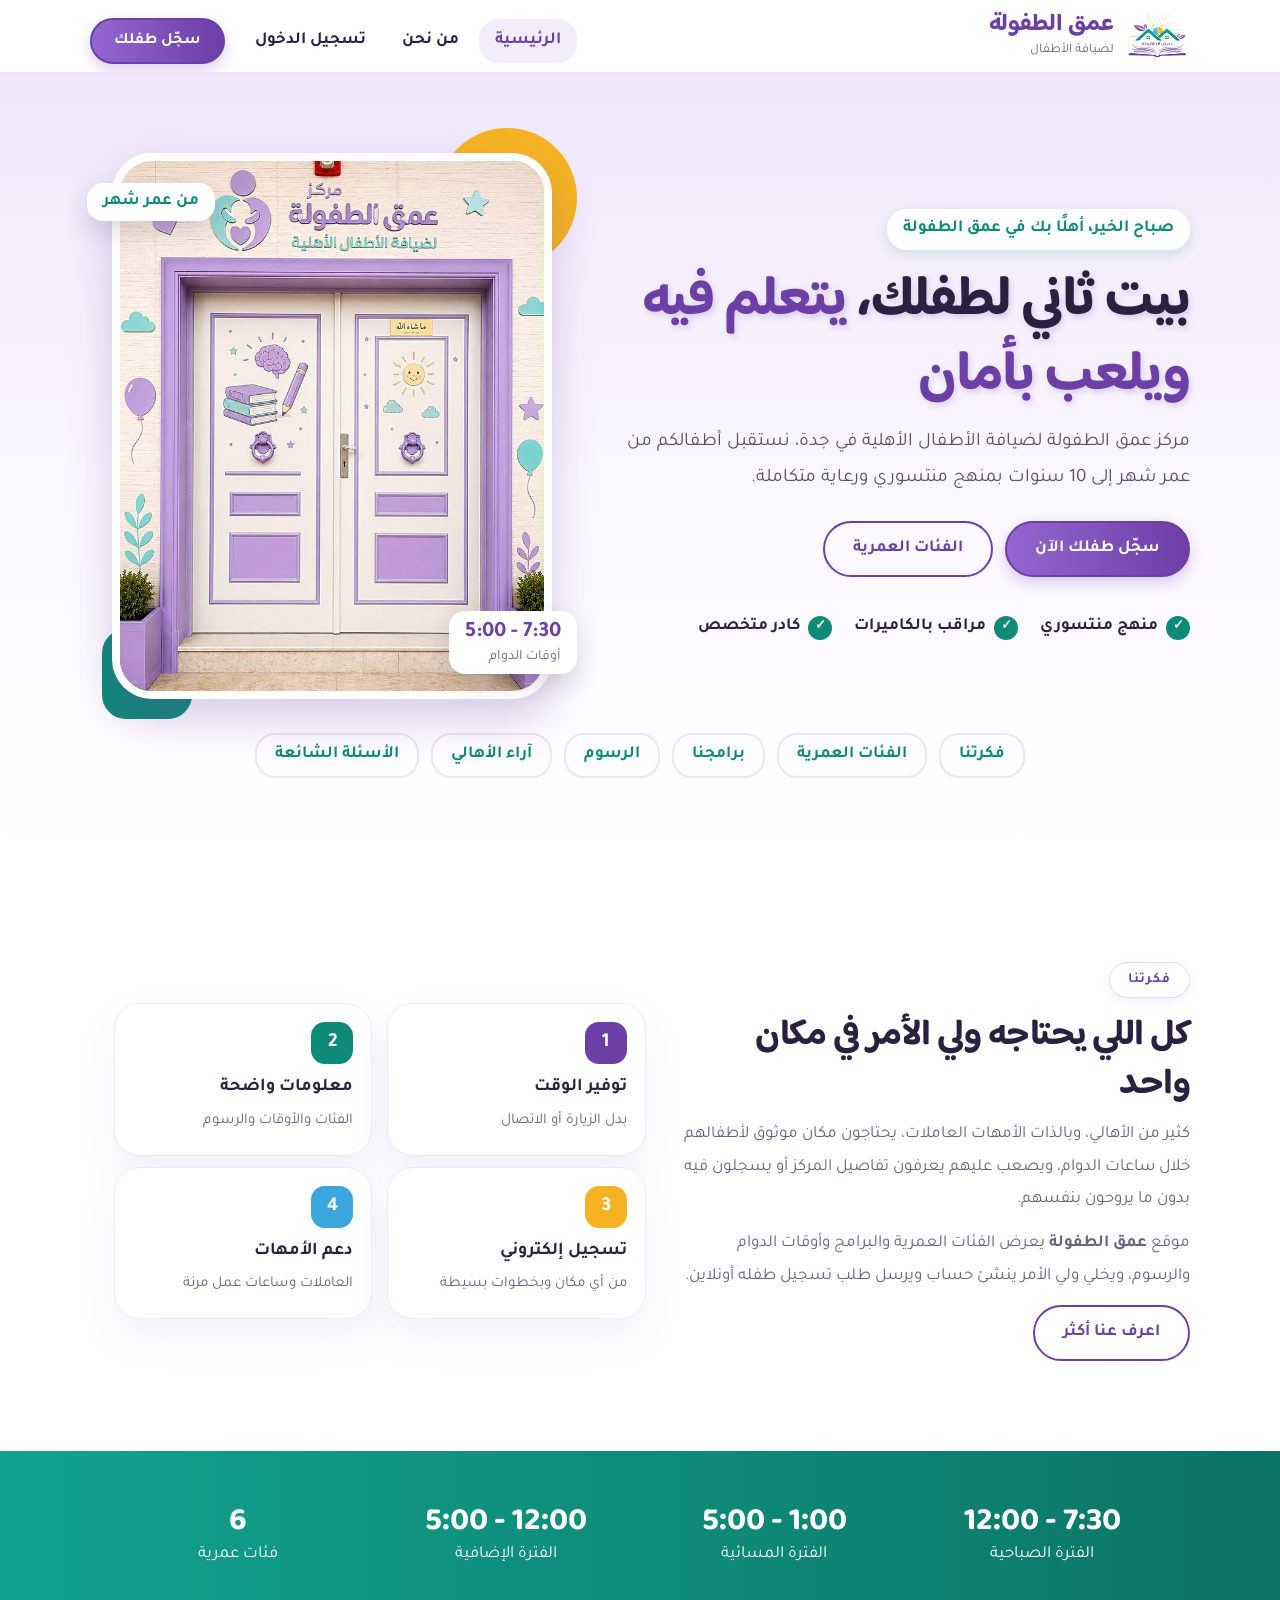
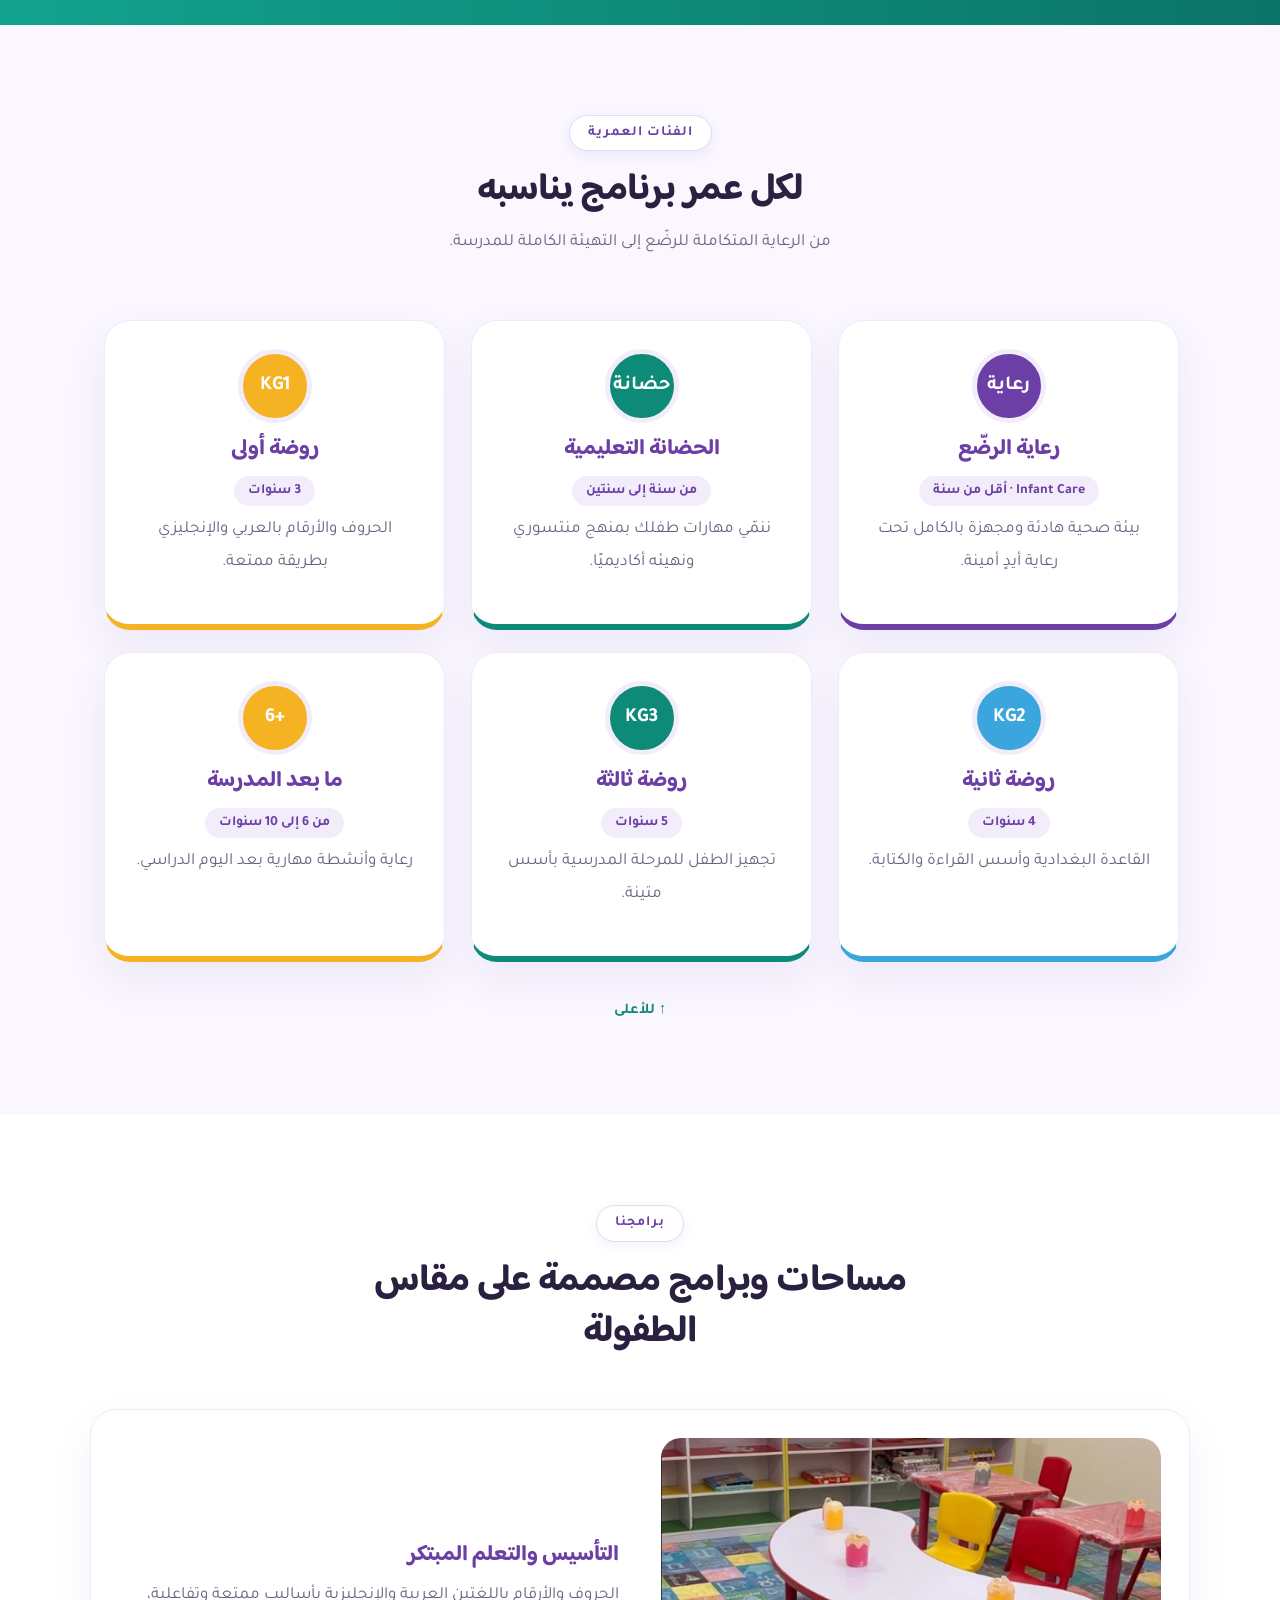
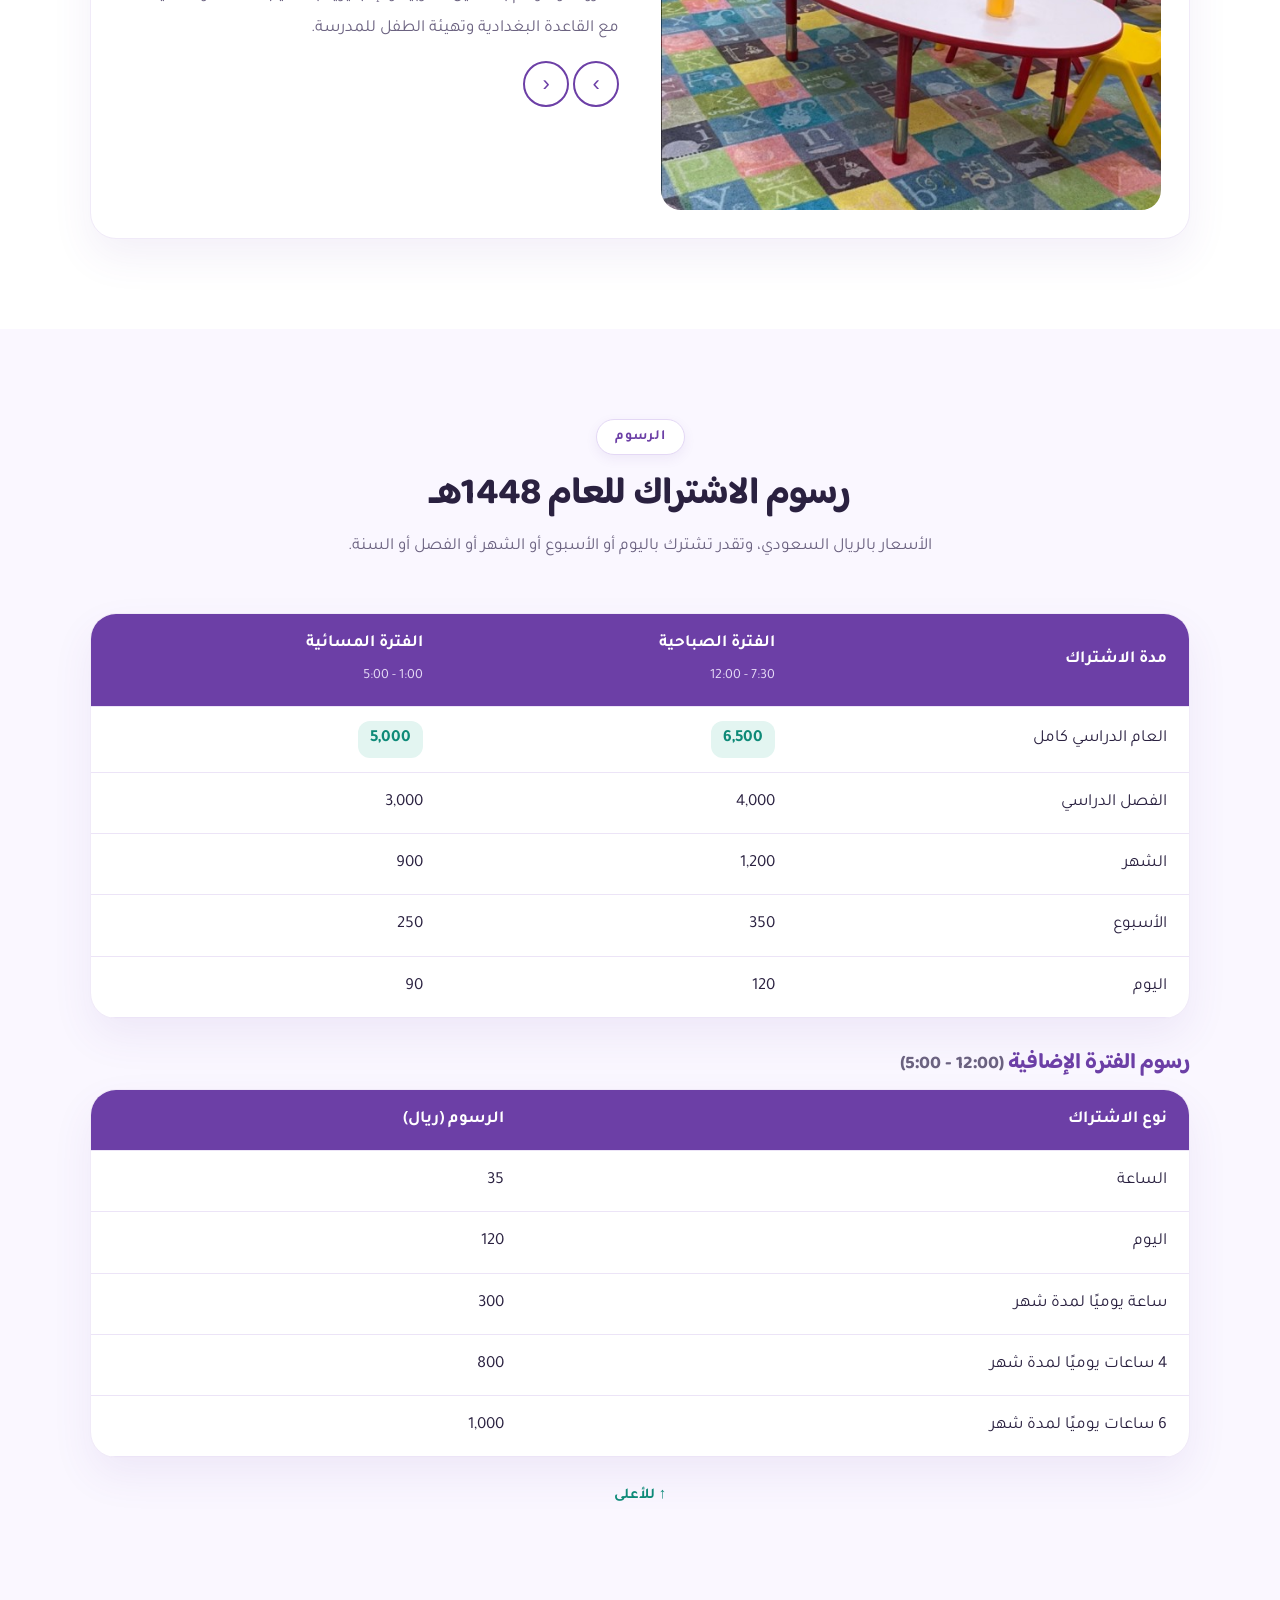
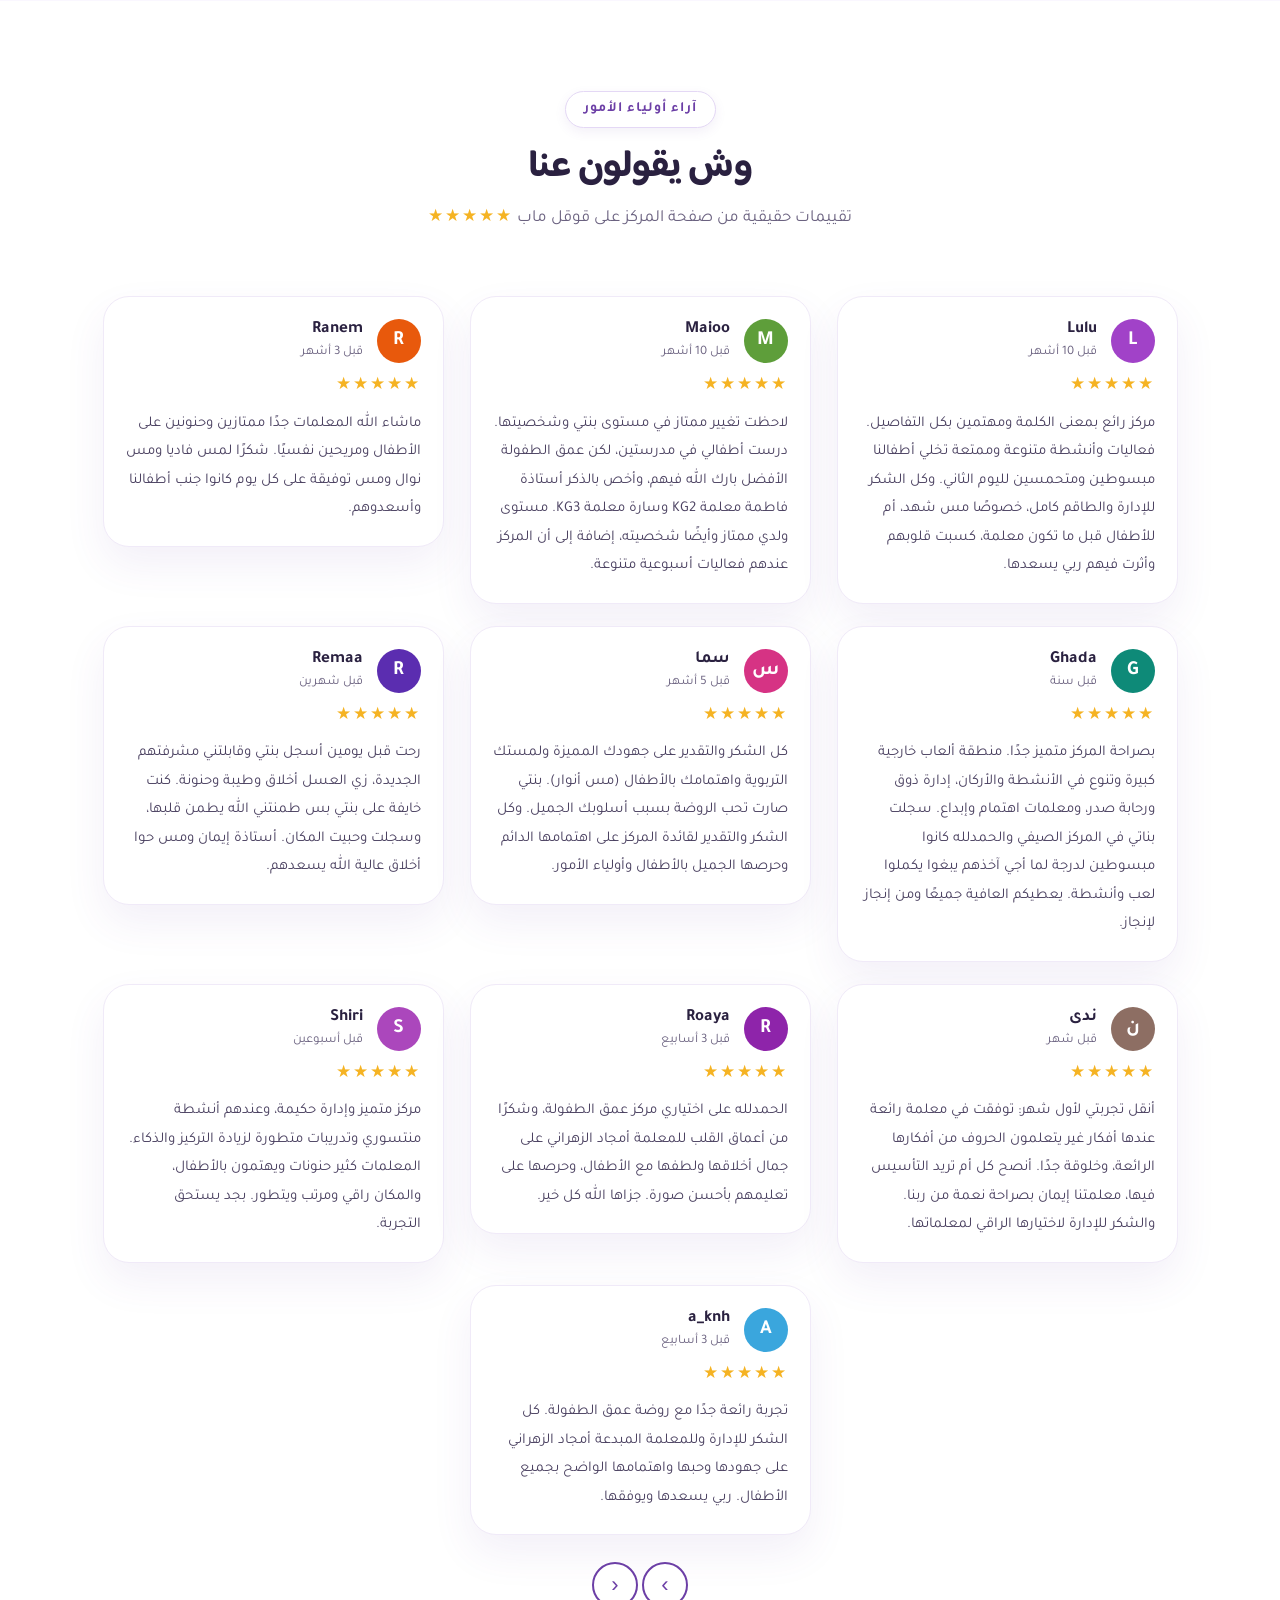
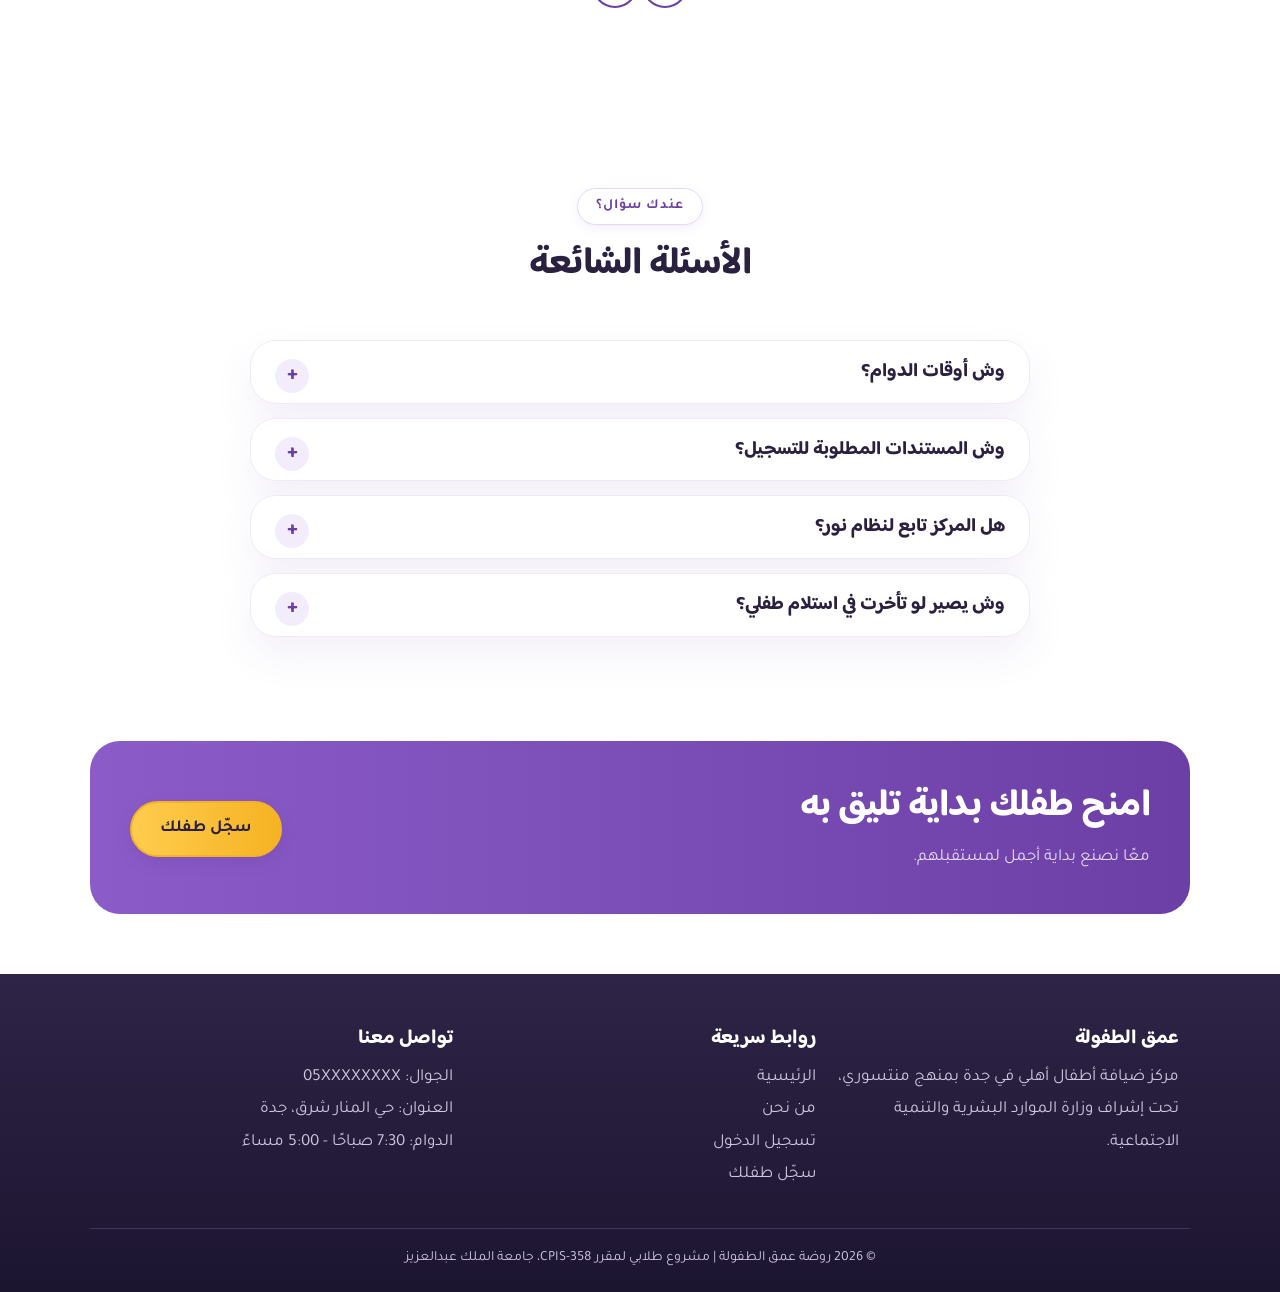
==== commit 5c3e8b59: "the age groups has been updated" ====
--- a/index.html
+++ b/index.html
@@ -1,394 +1,403 @@
 <!DOCTYPE html>
 <html lang="ar" dir="rtl">
 <head>
-  <meta charset="UTF-8">
-  <meta name="viewport" content="width=device-width, initial-scale=1.0">
-  <meta name="description" content="روضة عمق الطفولة: مركز ضيافة أطفال أهلي بمنهج منتسوري">
-  <meta name="keywords" content="روضة, حضانة, ضيافة أطفال, منتسوري, جدة">
-  <meta name="author" content="Group Members">
-  <title>عمق الطفولة | الرئيسية</title>
-  <link rel="stylesheet" href="https://fonts.googleapis.com/css2?family=Baloo+Bhaijaan+2:wght@600;700;800&family=Tajawal:wght@400;500;700&display=swap">
-  <!-- External CSS -->
-  <link rel="stylesheet" type="text/css" href="style.css">
-
-  <!-- Internal CSS: تنسيقات خاصة بهذي الصفحة -->
-  <style type="text/css">
-    #idea h2 {
-      font-size: 36px;
-    }
-    .stat b {
-      font-size: 32px;
-    }
-    th small {
-      font-weight: normal;
-      color: #E6DBF6;
-    }
-    .extra-title {
-      margin-top: 30px;
-    }
-  </style>
+    <meta charset="UTF-8">
+    <meta name="viewport" content="width=device-width, initial-scale=1.0">
+    <meta name="description" content="روضة عمق الطفولة: مركز ضيافة أطفال أهلي بمنهج منتسوري">
+    <meta name="keywords" content="روضة, حضانة, ضيافة أطفال, منتسوري, جدة">
+    <meta name="author" content="Group Members">
+    <title>عمق الطفولة | الرئيسية</title>
+    <link rel="stylesheet" href="https://fonts.googleapis.com/css2?family=Baloo+Bhaijaan+2:wght@600;700;800&family=Tajawal:wght@400;500;700&display=swap">
+    <!-- External CSS -->
+    <link rel="stylesheet" type="text/css" href="style.css">
+
+    <!-- Internal CSS: تنسيقات خاصة بهذي الصفحة -->
+    <style type="text/css">
+        #idea h2 {
+            font-size: 36px;
+        }
+
+        .stat b {
+            font-size: 32px;
+        }
+
+        th small {
+            font-weight: normal;
+            color: #E6DBF6;
+        }
+
+        .extra-title {
+            margin-top: 30px;
+        }
+    </style>
 </head>
 
 <body id="top" onload="pageLoaded()">
 
-  <!-- ===== الهيدر والقائمة (Master page) ===== -->
-  <header>
+    <!-- ===== الهيدر والقائمة (Master page) ===== -->
+    <header>
+        <div class="container">
+            <div class="brand">
+                <!-- Image Map: أجزاء الشعار تودّي لصفحة من نحن -->
+                <img src="images/logo.png" alt="شعار عمق الطفولة" width="64" height="56" usemap="#logoMap">
+                <map name="logoMap">
+                    <area shape="circle" coords="32,22,7" href="about.html" alt="من نحن" title="من نحن">
+                    <area shape="rect" coords="6,18,58,40" href="about.html" alt="من نحن" title="من نحن">
+                    <area shape="rect" coords="0,40,64,56" href="about.html" alt="من نحن" title="من نحن">
+                </map>
+                <div class="brand-name">
+                    <b>عمق الطفولة</b>
+                    <small>لضيافة الأطفال</small>
+                </div>
+            </div>
+            <div class="header-left">
+                <nav>
+                    <ul>
+                        <li><a href="index.html" class="active">الرئيسية</a></li>
+                        <li><a href="about.html">من نحن</a></li>
+                        <li><a href="login.html">تسجيل الدخول</a></li>
+                    </ul>
+                </nav>
+                <a href="signup.html" class="btn header-btn">سجّل طفلك</a>
+            </div>
+        </div>
+    </header>
+
+    <!-- ===== البداية ===== -->
+    <section class="hero">
+        <div class="container">
+            <div class="hero-text">
+                <span class="greeting" id="greeting">أهلًا بك</span>
+                <h1>بيت ثاني لطفلك، <span>يتعلم فيه ويلعب بأمان</span></h1>
+                <p>مركز عمق الطفولة لضيافة الأطفال الأهلية في جدة، نستقبل أطفالكم من عمر شهر إلى 10 سنوات بمنهج منتسوري ورعاية متكاملة.</p>
+                <div class="hero-buttons">
+                    <a href="signup.html" class="btn">سجّل طفلك الآن</a>
+                    <a href="#programs" class="btn btn-outline">الفئات العمرية</a>
+                </div>
+                <ul class="badges">
+                    <li><span class="check">✓</span> منهج منتسوري</li>
+                    <li><span class="check">✓</span> مراقب بالكاميرات</li>
+                    <li><span class="check">✓</span> كادر متخصص</li>
+                </ul>
+            </div><div class="hero-image">
+                <div class="shape-yellow"></div>
+                <div class="shape-teal"></div>
+                <img class="photo" src="images/hero.jpg" alt="مدخل مركز عمق الطفولة">
+                <div class="sticker sticker-1"><b>7:30 - 5:00</b><small>أوقات الدوام</small></div>
+                <div class="sticker sticker-2">من عمر شهر</div>
+            </div>
+
+            <!-- فهرس الصفحة (Internal Linking) -->
+            <ul class="page-index">
+                <li><a href="#idea">فكرتنا</a></li>
+                <li><a href="#programs">الفئات العمرية</a></li>
+                <li><a href="#gallery">برامجنا</a></li>
+                <li><a href="#fees">الرسوم</a></li>
+                <li><a href="#reviews">آراء الأهالي</a></li>
+                <li><a href="#faq">الأسئلة الشائعة</a></li>
+            </ul>
+        </div>
+    </section>
+
+    <!-- ===== الفكرة والفائدة ===== -->
+    <section id="idea">
+        <div class="container">
+            <article class="idea-text">
+                <span class="eyebrow">فكرتنا</span>
+                <h2>كل اللي يحتاجه ولي الأمر في مكان واحد</h2>
+                <p class="muted">
+                    كثير من الأهالي، وبالذات الأمهات العاملات، يحتاجون مكان موثوق لأطفالهم خلال ساعات الدوام،
+                    ويصعب عليهم يعرفون تفاصيل المركز أو يسجلون فيه بدون ما يروحون بنفسهم.
+                </p>
+                <p class="muted">
+                    موقع <b>عمق الطفولة</b> يعرض الفئات العمرية والبرامج وأوقات الدوام والرسوم،
+                    ويخلي ولي الأمر ينشئ حساب ويرسل طلب تسجيل طفله أونلاين.
+                </p>
+                <a href="about.html" class="btn btn-outline">اعرف عنا أكثر</a>
+            </article><ul class="benefits">
+                <li class="card col-2"><span class="num purple">1</span><b>توفير الوقت</b><span class="muted">بدل الزيارة أو الاتصال</span></li>
+                <li class="card col-2"><span class="num teal">2</span><b>معلومات واضحة</b><span class="muted">الفئات والأوقات والرسوم</span></li>
+                <li class="card col-2"><span class="num yellow">3</span><b>تسجيل إلكتروني</b><span class="muted">من أي مكان وبخطوات بسيطة</span></li>
+                <li class="card col-2"><span class="num blue">4</span><b>دعم الأمهات</b><span class="muted">العاملات وساعات عمل مرنة</span></li>
+            </ul>
+        </div>
+    </section>
+
+    <!-- ===== أوقات الدوام (onmouseover / onmouseout) ===== -->
+    <div class="stats-band">
+        <div class="container">
+            <div class="stat" onmouseover="statOver(this)" onmouseout="statOut(this)"><b>7:30 - 12:00</b>الفترة الصباحية</div>
+            <div class="stat" onmouseover="statOver(this)" onmouseout="statOut(this)"><b>1:00 - 5:00</b>الفترة المسائية</div>
+            <div class="stat" onmouseover="statOver(this)" onmouseout="statOut(this)"><b>12:00 - 5:00</b>الفترة الإضافية</div>
+            <div class="stat" onmouseover="statOver(this)" onmouseout="statOut(this)"><b>6</b>فئات عمرية</div>
+        </div>
+    </div>
+
+    <!-- ===== الفئات العمرية (List) ===== -->
+    <section id="programs" class="bg-soft">
+        <div class="container">
+            <div class="section-head">
+                <span class="eyebrow">الفئات العمرية</span>
+                <h2>لكل عمر برنامج يناسبه</h2>
+                <p class="muted">من الرعاية المتكاملة للرضّع إلى التهيئة الكاملة للمدرسة.</p>
+            </div>
+            <ul class="programs">
+                <li class="card col-3 border-purple"><span class="level-icon purple">رعاية</span><h3>رعاية الرضّع</h3><span class="age">Infant Care · أقل من سنة</span><p class="muted">بيئة صحية هادئة ومجهزة بالكامل تحت رعاية أيدٍ أمينة.</p></li>
+                <li class="card col-3 border-teal"><span class="level-icon teal">حضانة</span><h3>الحضانة التعليمية</h3><span class="age">من سنة إلى سنتين</span><p class="muted">ننمّي مهارات طفلك بمنهج منتسوري ونهيئه أكاديميًا.</p></li>
+                <li class="card col-3 border-yellow"><span class="level-icon yellow">KG1</span><h3>روضة أولى</h3><span class="age">3 سنوات</span><p class="muted">الحروف والأرقام بالعربي والإنجليزي بطريقة ممتعة.</p></li>
+                <li class="card col-3 border-blue"><span class="level-icon blue">KG2</span><h3>روضة ثانية</h3><span class="age">4 سنوات</span><p class="muted">القاعدة البغدادية وأسس القراءة والكتابة.</p></li>
+                <li class="card col-3 border-teal"><span class="level-icon teal">KG3</span><h3>روضة ثالثة</h3><span class="age">5 سنوات</span><p class="muted">تجهيز الطفل للمرحلة المدرسية بأسس متينة.</p></li>
+                <li class="card col-3 border-yellow"><span class="level-icon yellow">+6</span><h3>ما بعد المدرسة</h3><span class="age">من 6 إلى 10 سنوات</span><p class="muted">رعاية وأنشطة مهارية بعد اليوم الدراسي.</p></li>
+            </ul>
+            <a href="#top" class="back-top">↑ للأعلى</a>
+        </div>
+    </section>
+
+    <!-- ===== الصور والنصوص المتغيرة (Dynamic Picture & Text) ===== -->
+    <section id="gallery">
+        <div class="container">
+            <div class="section-head">
+                <span class="eyebrow">برامجنا</span>
+                <h2>مساحات وبرامج مصممة على مقاس الطفولة</h2>
+            </div>
+            <div class="card slider">
+                <img id="slideImage" src="images/classroom.jpg" alt="صورة من برامج المركز"><div class="slider-text">
+                    <h3 id="slideTitle">التأسيس والتعلم المبتكر</h3>
+                    <p id="slideText" class="muted">الحروف والأرقام باللغتين العربية والإنجليزية بأساليب ممتعة وتفاعلية، مع القاعدة البغدادية وتهيئة الطفل للمدرسة.</p>
+                    <div class="slider-buttons">
+                        <button class="round-btn" onclick="prevSlide()">›</button>
+                        <button class="round-btn" onclick="nextSlide()">‹</button>
+                        <div id="dots"></div>
+                    </div>
+                </div>
+            </div>
+        </div>
+    </section>
+
+    <!-- ===== الرسوم (Table) ===== -->
+    <section id="fees" class="bg-soft">
+        <div class="container">
+            <div class="section-head">
+                <span class="eyebrow">الرسوم</span>
+                <h2>رسوم الاشتراك للعام 1448هـ</h2>
+                <p class="muted">الأسعار بالريال السعودي، وتقدر تشترك باليوم أو الأسبوع أو الشهر أو الفصل أو السنة.</p>
+            </div>
+            <div class="card table-box">
+                <table>
+                    <tr><th>مدة الاشتراك</th><th>الفترة الصباحية<br><small>7:30 - 12:00</small></th><th>الفترة المسائية<br><small>1:00 - 5:00</small></th></tr>
+                    <tr><td>العام الدراسي كامل</td><td><span class="time">6,500</span></td><td><span class="time">5,000</span></td></tr>
+                    <tr><td>الفصل الدراسي</td><td>4,000</td><td>3,000</td></tr>
+                    <tr><td>الشهر</td><td>1,200</td><td>900</td></tr>
+                    <tr><td>الأسبوع</td><td>350</td><td>250</td></tr>
+                    <tr><td>اليوم</td><td>120</td><td>90</td></tr>
+                </table>
+            </div>
+
+            <h3 class="extra-title">رسوم الفترة الإضافية <small class="muted">(12:00 - 5:00)</small></h3>
+            <div class="card table-box">
+                <table>
+                    <tr><th>نوع الاشتراك</th><th>الرسوم (ريال)</th></tr>
+                    <tr><td>الساعة</td><td>35</td></tr>
+                    <tr><td>اليوم</td><td>120</td></tr>
+                    <tr><td>ساعة يوميًا لمدة شهر</td><td>300</td></tr>
+                    <tr><td>4 ساعات يوميًا لمدة شهر</td><td>800</td></tr>
+                    <tr><td>6 ساعات يوميًا لمدة شهر</td><td>1,000</td></tr>
+                </table>
+            </div>
+            <a href="#top" class="back-top">↑ للأعلى</a>
+        </div>
+    </section>
+
+    <!-- ===== آراء أولياء الأمور (Dynamic Elements + Loops) ===== -->
+    <section id="reviews">
+        <div class="container">
+            <div class="section-head">
+                <span class="eyebrow">آراء أولياء الأمور</span>
+                <h2>وش يقولون عنا</h2>
+                <p class="muted">تقييمات حقيقية من صفحة المركز على قوقل ماب <span class="stars">★★★★★</span></p>
+            </div>
+            <div class="reviews">
+                <div class="card review" id="review0">
+                    <div class="review-head">
+                        <span class="avatar" style="background-color: #A142C8;">L</span>
+                        <div><b>Lulu</b><small class="muted">قبل 10 أشهر</small></div>
+                    </div>
+                    <div class="stars">★★★★★</div>
+                    <p>مركز رائع بمعنى الكلمة ومهتمين بكل التفاصيل. فعاليات وأنشطة متنوعة وممتعة تخلي أطفالنا مبسوطين ومتحمسين لليوم الثاني. وكل الشكر للإدارة والطاقم كامل، خصوصًا مس شهد، أم للأطفال قبل ما تكون معلمة، كسبت قلوبهم وأثرت فيهم ربي يسعدها.</p>
+                </div>
+                <div class="card review" id="review1">
+                    <div class="review-head">
+                        <span class="avatar" style="background-color: #5E9E3A;">M</span>
+                        <div><b>Maioo</b><small class="muted">قبل 10 أشهر</small></div>
+                    </div>
+                    <div class="stars">★★★★★</div>
+                    <p>لاحظت تغيير ممتاز في مستوى بنتي وشخصيتها. درست أطفالي في مدرستين، لكن عمق الطفولة الأفضل بارك الله فيهم، وأخص بالذكر أستاذة فاطمة معلمة KG2 وسارة معلمة KG3. مستوى ولدي ممتاز وأيضًا شخصيته، إضافة إلى أن المركز عندهم فعاليات أسبوعية متنوعة.</p>
+                </div>
+                <div class="card review" id="review2">
+                    <div class="review-head">
+                        <span class="avatar" style="background-color: #E8590C;">R</span>
+                        <div><b>Ranem</b><small class="muted">قبل 3 أشهر</small></div>
+                    </div>
+                    <div class="stars">★★★★★</div>
+                    <p>ماشاء الله المعلمات جدًا ممتازين وحنونين على الأطفال ومريحين نفسيًا. شكرًا لمس فاديا ومس نوال ومس توفيقة على كل يوم كانوا جنب أطفالنا وأسعدوهم.</p>
+                </div>
+                <div class="card review" id="review3">
+                    <div class="review-head">
+                        <span class="avatar" style="background-color: #0E8A78;">G</span>
+                        <div><b>Ghada</b><small class="muted">قبل سنة</small></div>
+                    </div>
+                    <div class="stars">★★★★★</div>
+                    <p>بصراحة المركز متميز جدًا. منطقة ألعاب خارجية كبيرة وتنوع في الأنشطة والأركان، إدارة ذوق ورحابة صدر، ومعلمات اهتمام وإبداع. سجلت بناتي في المركز الصيفي والحمدلله كانوا مبسوطين لدرجة لما أجي آخذهم يبغوا يكملوا لعب وأنشطة. يعطيكم العافية جميعًا ومن إنجاز لإنجاز.</p>
+                </div>
+                <div class="card review" id="review4">
+                    <div class="review-head">
+                        <span class="avatar" style="background-color: #D63384;">س</span>
+                        <div><b>سما</b><small class="muted">قبل 5 أشهر</small></div>
+                    </div>
+                    <div class="stars">★★★★★</div>
+                    <p>كل الشكر والتقدير على جهودك المميزة ولمستك التربوية واهتمامك بالأطفال (مس أنوار). بنتي صارت تحب الروضة بسبب أسلوبك الجميل. وكل الشكر والتقدير لقائدة المركز على اهتمامها الدائم وحرصها الجميل بالأطفال وأولياء الأمور.</p>
+                </div>
+                <div class="card review" id="review5">
+                    <div class="review-head">
+                        <span class="avatar" style="background-color: #5B2DB0;">R</span>
+                        <div><b>Remaa</b><small class="muted">قبل شهرين</small></div>
+                    </div>
+                    <div class="stars">★★★★★</div>
+                    <p>رحت قبل يومين أسجل بنتي وقابلتني مشرفتهم الجديدة، زي العسل أخلاق وطيبة وحنونة. كنت خايفة على بنتي بس طمنتني الله يطمن قلبها، وسجلت وحبيت المكان. أستاذة إيمان ومس حوا أخلاق عالية الله يسعدهم.</p>
+                </div>
+                <div class="card review" id="review6">
+                    <div class="review-head">
+                        <span class="avatar" style="background-color: #8D6E63;">ن</span>
+                        <div><b>ندى</b><small class="muted">قبل شهر</small></div>
+                    </div>
+                    <div class="stars">★★★★★</div>
+                    <p>أنقل تجربتي لأول شهر: توفقت في معلمة رائعة عندها أفكار غير يتعلمون الحروف من أفكارها الرائعة، وخلوقة جدًا. أنصح كل أم تريد التأسيس فيها، معلمتنا إيمان بصراحة نعمة من ربنا. والشكر للإدارة لاختيارها الراقي لمعلماتها.</p>
+                </div>
+                <div class="card review" id="review7">
+                    <div class="review-head">
+                        <span class="avatar" style="background-color: #8E24AA;">R</span>
+                        <div><b>Roaya</b><small class="muted">قبل 3 أسابيع</small></div>
+                    </div>
+                    <div class="stars">★★★★★</div>
+                    <p>الحمدلله على اختياري مركز عمق الطفولة، وشكرًا من أعماق القلب للمعلمة أمجاد الزهراني على جمال أخلاقها ولطفها مع الأطفال، وحرصها على تعليمهم بأحسن صورة. جزاها الله كل خير.</p>
+                </div>
+                <div class="card review" id="review8">
+                    <div class="review-head">
+                        <span class="avatar" style="background-color: #AB47BC;">S</span>
+                        <div><b>Shiri</b><small class="muted">قبل أسبوعين</small></div>
+                    </div>
+                    <div class="stars">★★★★★</div>
+                    <p>مركز متميز وإدارة حكيمة، وعندهم أنشطة منتسوري وتدريبات متطورة لزيادة التركيز والذكاء. المعلمات كثير حنونات ويهتمون بالأطفال، والمكان راقي ومرتب ويتطور. بجد يستحق التجربة.</p>
+                </div>
+                <div class="card review" id="review9">
+                    <div class="review-head">
+                        <span class="avatar" style="background-color: #3AA6DD;">A</span>
+                        <div><b>a_knh</b><small class="muted">قبل 3 أسابيع</small></div>
+                    </div>
+                    <div class="stars">★★★★★</div>
+                    <p>تجربة رائعة جدًا مع روضة عمق الطفولة. كل الشكر للإدارة وللمعلمة المبدعة أمجاد الزهراني على جهودها وحبها واهتمامها الواضح بجميع الأطفال. ربي يسعدها ويوفقها.</p>
+                </div>
+            </div>
+            <div class="slider-buttons center">
+                <button class="round-btn" onclick="prevReviews()">›</button>
+                <button class="round-btn" onclick="nextReviews()">‹</button>
+            </div>
+        </div>
+    </section>
+
+    <!-- ===== الأسئلة الشائعة (Dynamic Elements) ===== -->
+    <section id="faq">
+        <div class="container">
+            <div class="section-head">
+                <span class="eyebrow">عندك سؤال؟</span>
+                <h2>الأسئلة الشائعة</h2>
+            </div>
+            <div class="faq">
+                <div class="card question" id="question1" onclick="toggleAnswer(1)">
+                    <h3><span class="sign" id="sign1">+</span>وش أوقات الدوام؟</h3>
+                    <p class="answer" id="answer1">الفترة الصباحية من 7:30 إلى 12:00، والمسائية من 1:00 إلى 5:00، والفترة الإضافية من 12:00 إلى 5:00.</p>
+                </div>
+                <div class="card question" id="question2" onclick="toggleAnswer(2)">
+                    <h3><span class="sign" id="sign2">+</span>وش المستندات المطلوبة للتسجيل؟</h3>
+                    <p class="answer" id="answer2">صورة كرت العائلة أو هوية الأم والأب، شهادة الميلاد، كرت التطعيم، 4 صور شخصية، العنوان الوطني، والشهادة الصحية.</p>
+                </div>
+                <div class="card question" id="question3" onclick="toggleAnswer(3)">
+                    <h3><span class="sign" id="sign3">+</span>هل المركز تابع لنظام نور؟</h3>
+                    <p class="answer" id="answer3">لا، المركز ضيافة أطفال تحت إشراف وزارة الموارد البشرية والتنمية الاجتماعية، ويقدم منهج مهارات وأنشطة معتمد منها.</p>
+                </div>
+                <div class="card question" id="question4" onclick="toggleAnswer(4)">
+                    <h3><span class="sign" id="sign4">+</span>وش يصير لو تأخرت في استلام طفلي؟</h3>
+                    <p class="answer" id="answer4">يتحول الطفل لنظام الرعاية بالساعة، ورسومها 35 ريال للساعة.</p>
+                </div>
+            </div>
+        </div>
+    </section>
+
+    <!-- ===== بانر التسجيل ===== -->
     <div class="container">
-      <div class="brand">
-        <!-- Image Map: أجزاء الشعار تودّي لصفحة من نحن -->
-        <img src="images/logo.png" alt="شعار عمق الطفولة" width="64" height="56" usemap="#logoMap">
-        <map name="logoMap">
-          <area shape="circle" coords="32,22,7" href="about.html" alt="من نحن" title="من نحن">
-          <area shape="rect" coords="6,18,58,40" href="about.html" alt="من نحن" title="من نحن">
-          <area shape="rect" coords="0,40,64,56" href="about.html" alt="من نحن" title="من نحن">
-        </map>
-        <div class="brand-name">
-          <b>عمق الطفولة</b>
-          <small>لضيافة الأطفال</small>
-        </div>
-      </div>
-      <div class="header-left">
-        <nav>
-          <ul>
-            <li><a href="index.html" class="active">الرئيسية</a></li>
-            <li><a href="about.html">من نحن</a></li>
-            <li><a href="login.html">تسجيل الدخول</a></li>
-          </ul>
-        </nav>
-        <a href="signup.html" class="btn header-btn">سجّل طفلك</a>
-      </div>
+        <div class="cta">
+            <div>
+                <h2>امنح طفلك بداية تليق به</h2>
+                <p>معًا نصنع بداية أجمل لمستقبلهم.</p>
+            </div>
+            <a href="signup.html" class="btn btn-yellow">سجّل طفلك</a>
+        </div>
     </div>
-  </header>
-
-  <!-- ===== البداية ===== -->
-  <section class="hero">
-    <div class="container">
-      <div class="hero-text">
-        <span class="greeting" id="greeting">أهلًا بك</span>
-        <h1>بيت ثاني لطفلك، <span>يتعلم فيه ويلعب بأمان</span></h1>
-        <p>مركز عمق الطفولة لضيافة الأطفال الأهلية في جدة، نستقبل أطفالكم من عمر شهر إلى 10 سنوات بمنهج منتسوري ورعاية متكاملة.</p>
-        <div class="hero-buttons">
-          <a href="signup.html" class="btn">سجّل طفلك الآن</a>
-          <a href="#programs" class="btn btn-outline">الفئات العمرية</a>
-        </div>
-        <ul class="badges">
-          <li><span class="check">✓</span> منهج منتسوري</li>
-          <li><span class="check">✓</span> مراقب بالكاميرات</li>
-          <li><span class="check">✓</span> كادر متخصص</li>
-        </ul>
-      </div><div class="hero-image">
-        <div class="shape-yellow"></div>
-        <div class="shape-teal"></div>
-        <img class="photo" src="images/hero.jpg" alt="مدخل مركز عمق الطفولة">
-        <div class="sticker sticker-1"><b>7:30 - 5:00</b><small>أوقات الدوام</small></div>
-        <div class="sticker sticker-2">من عمر شهر</div>
-      </div>
-
-      <!-- فهرس الصفحة (Internal Linking) -->
-      <ul class="page-index">
-        <li><a href="#idea">فكرتنا</a></li>
-        <li><a href="#programs">الفئات العمرية</a></li>
-        <li><a href="#gallery">برامجنا</a></li>
-        <li><a href="#fees">الرسوم</a></li>
-        <li><a href="#reviews">آراء الأهالي</a></li>
-        <li><a href="#faq">الأسئلة الشائعة</a></li>
-      </ul>
-    </div>
-  </section>
-
-  <!-- ===== الفكرة والفائدة ===== -->
-  <section id="idea">
-    <div class="container">
-      <article class="idea-text">
-        <span class="eyebrow">فكرتنا</span>
-        <h2>كل اللي يحتاجه ولي الأمر في مكان واحد</h2>
-        <p class="muted">
-          كثير من الأهالي، وبالذات الأمهات العاملات، يحتاجون مكان موثوق لأطفالهم خلال ساعات الدوام،
-          ويصعب عليهم يعرفون تفاصيل المركز أو يسجلون فيه بدون ما يروحون بنفسهم.
-        </p>
-        <p class="muted">
-          موقع <b>عمق الطفولة</b> يعرض الفئات العمرية والبرامج وأوقات الدوام والرسوم،
-          ويخلي ولي الأمر ينشئ حساب ويرسل طلب تسجيل طفله أونلاين.
-        </p>
-        <a href="about.html" class="btn btn-outline">اعرف عنا أكثر</a>
-      </article><ul class="benefits">
-        <li class="card col-2"><span class="num purple">1</span><b>توفير الوقت</b><span class="muted">بدل الزيارة أو الاتصال</span></li><li class="card col-2"><span class="num teal">2</span><b>معلومات واضحة</b><span class="muted">الفئات والأوقات والرسوم</span></li>
-        <li class="card col-2"><span class="num yellow">3</span><b>تسجيل إلكتروني</b><span class="muted">من أي مكان وبخطوات بسيطة</span></li><li class="card col-2"><span class="num blue">4</span><b>دعم الأمهات</b><span class="muted">العاملات وساعات عمل مرنة</span></li>
-      </ul>
-    </div>
-  </section>
-
-  <!-- ===== أوقات الدوام (onmouseover / onmouseout) ===== -->
-  <div class="stats-band">
-    <div class="container">
-      <div class="stat" onmouseover="statOver(this)" onmouseout="statOut(this)"><b>7:30 - 12:00</b>الفترة الصباحية</div>
-      <div class="stat" onmouseover="statOver(this)" onmouseout="statOut(this)"><b>1:00 - 5:00</b>الفترة المسائية</div>
-      <div class="stat" onmouseover="statOver(this)" onmouseout="statOut(this)"><b>12:00 - 5:00</b>الفترة الإضافية</div>
-      <div class="stat" onmouseover="statOver(this)" onmouseout="statOut(this)"><b>6</b>فئات عمرية</div>
-    </div>
-  </div>
-
-  <!-- ===== الفئات العمرية (List) ===== -->
-  <section id="programs" class="bg-soft">
-    <div class="container">
-      <div class="section-head">
-        <span class="eyebrow">الفئات العمرية</span>
-        <h2>لكل عمر برنامج يناسبه</h2>
-        <p class="muted">من الرعاية المتكاملة للرضّع إلى التهيئة الكاملة للمدرسة.</p>
-      </div>
-      <ul class="programs">
-        <li class="card col-3 border-purple"><span class="level-icon purple">رعاية</span><h3>رعاية الرضّع</h3><span class="age">Infant Care · من عمر شهر</span><p class="muted">بيئة صحية هادئة ومجهزة بالكامل تحت رعاية أيدٍ أمينة.</p></li><li class="card col-3 border-teal"><span class="level-icon teal">حضانة</span><h3>الحضانة التعليمية</h3><span class="age">من سنة إلى 3 سنوات</span><p class="muted">ننمّي مهارات طفلك بمنهج منتسوري ونهيئه أكاديميًا.</p></li><li class="card col-3 border-yellow"><span class="level-icon yellow">KG1</span><h3>روضة أولى</h3><span class="age">من 3 إلى 4 سنوات</span><p class="muted">الحروف والأرقام بالعربي والإنجليزي بطريقة ممتعة.</p></li>
-        <li class="card col-3 border-blue"><span class="level-icon blue">KG2</span><h3>روضة ثانية</h3><span class="age">من 4 إلى 5 سنوات</span><p class="muted">القاعدة البغدادية وأسس القراءة والكتابة.</p></li><li class="card col-3 border-teal"><span class="level-icon teal">KG3</span><h3>روضة ثالثة</h3><span class="age">من 5 إلى 6 سنوات</span><p class="muted">تجهيز الطفل للمرحلة المدرسية بأسس متينة.</p></li><li class="card col-3 border-yellow"><span class="level-icon yellow">+6</span><h3>ما بعد المدرسة</h3><span class="age">من 6 إلى 10 سنوات</span><p class="muted">رعاية وأنشطة مهارية بعد اليوم الدراسي.</p></li>
-      </ul>
-      <a href="#top" class="back-top">↑ للأعلى</a>
-    </div>
-  </section>
-
-  <!-- ===== الصور والنصوص المتغيرة (Dynamic Picture & Text) ===== -->
-  <section id="gallery">
-    <div class="container">
-      <div class="section-head">
-        <span class="eyebrow">برامجنا</span>
-        <h2>مساحات وبرامج مصممة على مقاس الطفولة</h2>
-      </div>
-      <div class="card slider">
-        <img id="slideImage" src="images/classroom.jpg" alt="صورة من برامج المركز"><div class="slider-text">
-          <h3 id="slideTitle">التأسيس والتعلم المبتكر</h3>
-          <p id="slideText" class="muted">الحروف والأرقام باللغتين العربية والإنجليزية بأساليب ممتعة وتفاعلية، مع القاعدة البغدادية وتهيئة الطفل للمدرسة.</p>
-          <div class="slider-buttons">
-            <button class="round-btn" onclick="prevSlide()">›</button>
-            <button class="round-btn" onclick="nextSlide()">‹</button>
-            <div id="dots"></div>
-          </div>
-        </div>
-      </div>
-    </div>
-  </section>
-
-  <!-- ===== الرسوم (Table) ===== -->
-  <section id="fees" class="bg-soft">
-    <div class="container">
-      <div class="section-head">
-        <span class="eyebrow">الرسوم</span>
-        <h2>رسوم الاشتراك للعام 1448هـ</h2>
-        <p class="muted">الأسعار بالريال السعودي، وتقدر تشترك باليوم أو الأسبوع أو الشهر أو الفصل أو السنة.</p>
-      </div>
-      <div class="card table-box">
-        <table>
-          <tr><th>مدة الاشتراك</th><th>الفترة الصباحية<br><small>7:30 - 12:00</small></th><th>الفترة المسائية<br><small>1:00 - 5:00</small></th></tr>
-          <tr><td>العام الدراسي كامل</td><td><span class="time">6,500</span></td><td><span class="time">5,000</span></td></tr>
-          <tr><td>الفصل الدراسي</td><td>4,000</td><td>3,000</td></tr>
-          <tr><td>الشهر</td><td>1,200</td><td>900</td></tr>
-          <tr><td>الأسبوع</td><td>350</td><td>250</td></tr>
-          <tr><td>اليوم</td><td>120</td><td>90</td></tr>
-        </table>
-      </div>
-
-      <h3 class="extra-title">رسوم الفترة الإضافية <small class="muted">(12:00 - 5:00)</small></h3>
-      <div class="card table-box">
-        <table>
-          <tr><th>نوع الاشتراك</th><th>الرسوم (ريال)</th></tr>
-          <tr><td>الساعة</td><td>35</td></tr>
-          <tr><td>اليوم</td><td>120</td></tr>
-          <tr><td>ساعة يوميًا لمدة شهر</td><td>300</td></tr>
-          <tr><td>4 ساعات يوميًا لمدة شهر</td><td>800</td></tr>
-          <tr><td>6 ساعات يوميًا لمدة شهر</td><td>1,000</td></tr>
-        </table>
-      </div>
-      <a href="#top" class="back-top">↑ للأعلى</a>
-    </div>
-  </section>
-
-  <!-- ===== آراء أولياء الأمور (Dynamic Elements + Loops) ===== -->
-  <section id="reviews">
-    <div class="container">
-      <div class="section-head">
-        <span class="eyebrow">آراء أولياء الأمور</span>
-        <h2>وش يقولون عنا</h2>
-        <p class="muted">تقييمات حقيقية من صفحة المركز على قوقل ماب <span class="stars">★★★★★</span></p>
-      </div>
-      <div class="reviews">
-        <div class="card review" id="review0">
-          <div class="review-head">
-            <span class="avatar" style="background-color: #A142C8;">L</span>
-            <div><b>Lulu</b><small class="muted">قبل 10 أشهر</small></div>
-          </div>
-          <div class="stars">★★★★★</div>
-          <p>مركز رائع بمعنى الكلمة ومهتمين بكل التفاصيل. فعاليات وأنشطة متنوعة وممتعة تخلي أطفالنا مبسوطين ومتحمسين لليوم الثاني. وكل الشكر للإدارة والطاقم كامل، خصوصًا مس شهد، أم للأطفال قبل ما تكون معلمة، كسبت قلوبهم وأثرت فيهم ربي يسعدها.</p>
-        </div>
-        <div class="card review" id="review1">
-          <div class="review-head">
-            <span class="avatar" style="background-color: #5E9E3A;">M</span>
-            <div><b>Maioo</b><small class="muted">قبل 10 أشهر</small></div>
-          </div>
-          <div class="stars">★★★★★</div>
-          <p>لاحظت تغيير ممتاز في مستوى بنتي وشخصيتها. درست أطفالي في مدرستين، لكن عمق الطفولة الأفضل بارك الله فيهم، وأخص بالذكر أستاذة فاطمة معلمة KG2 وسارة معلمة KG3. مستوى ولدي ممتاز وأيضًا شخصيته، إضافة إلى أن المركز عندهم فعاليات أسبوعية متنوعة.</p>
-        </div>
-        <div class="card review" id="review2">
-          <div class="review-head">
-            <span class="avatar" style="background-color: #E8590C;">R</span>
-            <div><b>Ranem</b><small class="muted">قبل 3 أشهر</small></div>
-          </div>
-          <div class="stars">★★★★★</div>
-          <p>ماشاء الله المعلمات جدًا ممتازين وحنونين على الأطفال ومريحين نفسيًا. شكرًا لمس فاديا ومس نوال ومس توفيقة على كل يوم كانوا جنب أطفالنا وأسعدوهم.</p>
-        </div>
-        <div class="card review" id="review3">
-          <div class="review-head">
-            <span class="avatar" style="background-color: #0E8A78;">G</span>
-            <div><b>Ghada</b><small class="muted">قبل سنة</small></div>
-          </div>
-          <div class="stars">★★★★★</div>
-          <p>بصراحة المركز متميز جدًا. منطقة ألعاب خارجية كبيرة وتنوع في الأنشطة والأركان، إدارة ذوق ورحابة صدر، ومعلمات اهتمام وإبداع. سجلت بناتي في المركز الصيفي والحمدلله كانوا مبسوطين لدرجة لما أجي آخذهم يبغوا يكملوا لعب وأنشطة. يعطيكم العافية جميعًا ومن إنجاز لإنجاز.</p>
-        </div>
-        <div class="card review" id="review4">
-          <div class="review-head">
-            <span class="avatar" style="background-color: #D63384;">س</span>
-            <div><b>سما</b><small class="muted">قبل 5 أشهر</small></div>
-          </div>
-          <div class="stars">★★★★★</div>
-          <p>كل الشكر والتقدير على جهودك المميزة ولمستك التربوية واهتمامك بالأطفال (مس أنوار). بنتي صارت تحب الروضة بسبب أسلوبك الجميل. وكل الشكر والتقدير لقائدة المركز على اهتمامها الدائم وحرصها الجميل بالأطفال وأولياء الأمور.</p>
-        </div>
-        <div class="card review" id="review5">
-          <div class="review-head">
-            <span class="avatar" style="background-color: #5B2DB0;">R</span>
-            <div><b>Remaa</b><small class="muted">قبل شهرين</small></div>
-          </div>
-          <div class="stars">★★★★★</div>
-          <p>رحت قبل يومين أسجل بنتي وقابلتني مشرفتهم الجديدة، زي العسل أخلاق وطيبة وحنونة. كنت خايفة على بنتي بس طمنتني الله يطمن قلبها، وسجلت وحبيت المكان. أستاذة إيمان ومس حوا أخلاق عالية الله يسعدهم.</p>
-        </div>
-        <div class="card review" id="review6">
-          <div class="review-head">
-            <span class="avatar" style="background-color: #8D6E63;">ن</span>
-            <div><b>ندى</b><small class="muted">قبل شهر</small></div>
-          </div>
-          <div class="stars">★★★★★</div>
-          <p>أنقل تجربتي لأول شهر: توفقت في معلمة رائعة عندها أفكار غير يتعلمون الحروف من أفكارها الرائعة، وخلوقة جدًا. أنصح كل أم تريد التأسيس فيها، معلمتنا إيمان بصراحة نعمة من ربنا. والشكر للإدارة لاختيارها الراقي لمعلماتها.</p>
-        </div>
-        <div class="card review" id="review7">
-          <div class="review-head">
-            <span class="avatar" style="background-color: #8E24AA;">R</span>
-            <div><b>Roaya</b><small class="muted">قبل 3 أسابيع</small></div>
-          </div>
-          <div class="stars">★★★★★</div>
-          <p>الحمدلله على اختياري مركز عمق الطفولة، وشكرًا من أعماق القلب للمعلمة أمجاد الزهراني على جمال أخلاقها ولطفها مع الأطفال، وحرصها على تعليمهم بأحسن صورة. جزاها الله كل خير.</p>
-        </div>
-        <div class="card review" id="review8">
-          <div class="review-head">
-            <span class="avatar" style="background-color: #AB47BC;">S</span>
-            <div><b>Shiri</b><small class="muted">قبل أسبوعين</small></div>
-          </div>
-          <div class="stars">★★★★★</div>
-          <p>مركز متميز وإدارة حكيمة، وعندهم أنشطة منتسوري وتدريبات متطورة لزيادة التركيز والذكاء. المعلمات كثير حنونات ويهتمون بالأطفال، والمكان راقي ومرتب ويتطور. بجد يستحق التجربة.</p>
-        </div>
-        <div class="card review" id="review9">
-          <div class="review-head">
-            <span class="avatar" style="background-color: #3AA6DD;">A</span>
-            <div><b>a_knh</b><small class="muted">قبل 3 أسابيع</small></div>
-          </div>
-          <div class="stars">★★★★★</div>
-          <p>تجربة رائعة جدًا مع روضة عمق الطفولة. كل الشكر للإدارة وللمعلمة المبدعة أمجاد الزهراني على جهودها وحبها واهتمامها الواضح بجميع الأطفال. ربي يسعدها ويوفقها.</p>
-        </div>
-      </div>
-      <div class="slider-buttons center">
-        <button class="round-btn" onclick="prevReviews()">›</button>
-        <button class="round-btn" onclick="nextReviews()">‹</button>
-      </div>
-    </div>
-  </section>
-
-  <!-- ===== الأسئلة الشائعة (Dynamic Elements) ===== -->
-  <section id="faq">
-    <div class="container">
-      <div class="section-head">
-        <span class="eyebrow">عندك سؤال؟</span>
-        <h2>الأسئلة الشائعة</h2>
-      </div>
-      <div class="faq">
-        <div class="card question" id="question1" onclick="toggleAnswer(1)">
-          <h3><span class="sign" id="sign1">+</span>وش أوقات الدوام؟</h3>
-          <p class="answer" id="answer1">الفترة الصباحية من 7:30 إلى 12:00، والمسائية من 1:00 إلى 5:00، والفترة الإضافية من 12:00 إلى 5:00.</p>
-        </div>
-        <div class="card question" id="question2" onclick="toggleAnswer(2)">
-          <h3><span class="sign" id="sign2">+</span>وش المستندات المطلوبة للتسجيل؟</h3>
-          <p class="answer" id="answer2">صورة كرت العائلة أو هوية الأم والأب، شهادة الميلاد، كرت التطعيم، 4 صور شخصية، العنوان الوطني، والشهادة الصحية.</p>
-        </div>
-        <div class="card question" id="question3" onclick="toggleAnswer(3)">
-          <h3><span class="sign" id="sign3">+</span>هل المركز تابع لنظام نور؟</h3>
-          <p class="answer" id="answer3">لا، المركز ضيافة أطفال تحت إشراف وزارة الموارد البشرية والتنمية الاجتماعية، ويقدم منهج مهارات وأنشطة معتمد منها.</p>
-        </div>
-        <div class="card question" id="question4" onclick="toggleAnswer(4)">
-          <h3><span class="sign" id="sign4">+</span>وش يصير لو تأخرت في استلام طفلي؟</h3>
-          <p class="answer" id="answer4">يتحول الطفل لنظام الرعاية بالساعة، ورسومها 35 ريال للساعة.</p>
-        </div>
-      </div>
-    </div>
-  </section>
-
-  <!-- ===== بانر التسجيل ===== -->
-  <div class="container">
-    <div class="cta">
-      <div>
-        <h2>امنح طفلك بداية تليق به</h2>
-        <p>معًا نصنع بداية أجمل لمستقبلهم.</p>
-      </div>
-      <a href="signup.html" class="btn btn-yellow">سجّل طفلك</a>
-    </div>
-  </div>
-
-  <!-- ===== الفوتر ===== -->
-  <footer>
-    <div class="container">
-      <div>
-        <div class="col-3">
-          <h3>عمق الطفولة</h3>
-          <p>مركز ضيافة أطفال أهلي في جدة بمنهج منتسوري، تحت إشراف وزارة الموارد البشرية والتنمية الاجتماعية.</p>
-        </div><div class="col-3">
-          <h3>روابط سريعة</h3>
-          <ul>
-            <li><a href="index.html">الرئيسية</a></li>
-            <li><a href="about.html">من نحن</a></li>
-            <li><a href="login.html">تسجيل الدخول</a></li>
-            <li><a href="signup.html">سجّل طفلك</a></li>
-          </ul>
-        </div><div class="col-3">
-          <h3>تواصل معنا</h3>
-          <ul>
-            <li>الجوال: 05XXXXXXXX</li>
-            <li>العنوان: حي المنار شرق، جدة</li>
-            <li>الدوام: 7:30 صباحًا - 5:00 مساءً</li>
-          </ul>
-        </div>
-      </div>
-      <div class="footer-bottom">
-        © <span id="year">2026</span> روضة عمق الطفولة | مشروع طلابي لمقرر CPIS-358، جامعة الملك عبدالعزيز
-      </div>
-    </div>
-  </footer>
-
-  <!-- External Script -->
-  <script type="text/javascript" src="script.js"></script>
-
-  <!-- Embedded Script -->
-  <script type="text/javascript">
-    // تنشتغل لما الصفحة تخلص تحميل (onload)
-    function pageLoaded() {
-      // تحية حسب وقت اليوم (nested if...else)
-      var hour = new Date().getHours();
-      var message;
-      if (hour < 12) {
-        message = "صباح الخير";
-      } else if (hour < 18) {
-        message = "مساء الخير";
-      } else {
-        message = "مساء النور";
-      }
-      document.getElementById("greeting").innerHTML = message + "، أهلًا بك في عمق الطفولة";
-      document.getElementById("year").innerHTML = new Date().getFullYear();
-      showSlide(0);
-      showReviews(0);
-      // التعليقات تتحرك لحالها كل 5 ثواني (setInterval: يكرر الدالة كل فترة)
-      setInterval(nextReviews, 5000);
-    }
-  </script>
+
+    <!-- ===== الفوتر ===== -->
+    <footer>
+        <div class="container">
+            <div>
+                <div class="col-3">
+                    <h3>عمق الطفولة</h3>
+                    <p>مركز ضيافة أطفال أهلي في جدة بمنهج منتسوري، تحت إشراف وزارة الموارد البشرية والتنمية الاجتماعية.</p>
+                </div><div class="col-3">
+                    <h3>روابط سريعة</h3>
+                    <ul>
+                        <li><a href="index.html">الرئيسية</a></li>
+                        <li><a href="about.html">من نحن</a></li>
+                        <li><a href="login.html">تسجيل الدخول</a></li>
+                        <li><a href="signup.html">سجّل طفلك</a></li>
+                    </ul>
+                </div><div class="col-3">
+                    <h3>تواصل معنا</h3>
+                    <ul>
+                        <li>الجوال: 05XXXXXXXX</li>
+                        <li>العنوان: حي المنار شرق، جدة</li>
+                        <li>الدوام: 7:30 صباحًا - 5:00 مساءً</li>
+                    </ul>
+                </div>
+            </div>
+            <div class="footer-bottom">
+                © <span id="year">2026</span> روضة عمق الطفولة | مشروع طلابي لمقرر CPIS-358، جامعة الملك عبدالعزيز
+            </div>
+        </div>
+    </footer>
+
+    <!-- External Script -->
+    <script type="text/javascript" src="script.js"></script>
+
+    <!-- Embedded Script -->
+    <script type="text/javascript">
+            // تنشتغل لما الصفحة تخلص تحميل (onload)
+            function pageLoaded() {
+              // تحية حسب وقت اليوم (nested if...else)
+              var hour = new Date().getHours();
+              var message;
+              if (hour < 12) {
+                message = "صباح الخير";
+              } else if (hour < 18) {
+                message = "مساء الخير";
+              } else {
+                message = "مساء النور";
+              }
+              document.getElementById("greeting").innerHTML = message + "، أهلًا بك في عمق الطفولة";
+              document.getElementById("year").innerHTML = new Date().getFullYear();
+              showSlide(0);
+              showReviews(0);
+              // التعليقات تتحرك لحالها كل 5 ثواني (setInterval: يكرر الدالة كل فترة)
+              setInterval(nextReviews, 5000);
+            }
+    </script>
 </body>
 </html>
